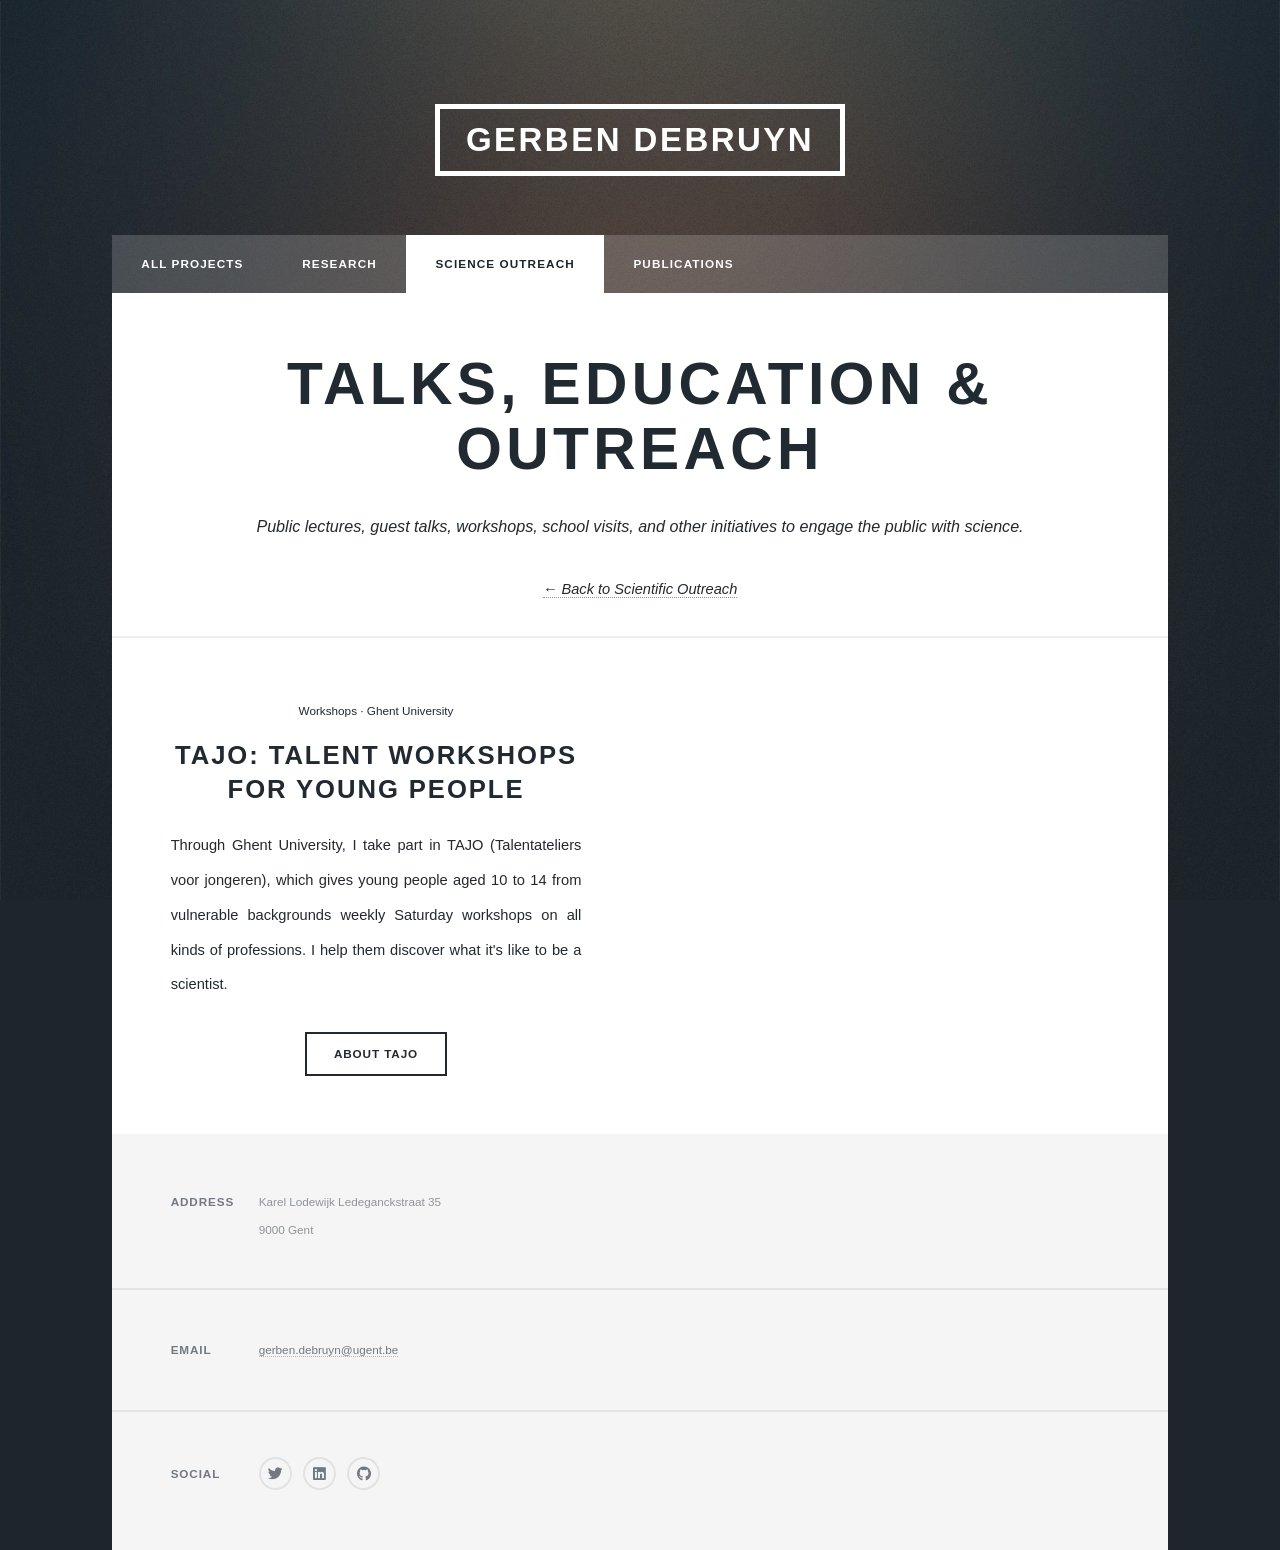
==== education.html @ 39c3fe6f "Split Science Outreach into an overview and category pages The Science Outreach tab now opens an ove" ====
<!DOCTYPE html>
<html>
  <head>
    <title>Talks, Education &amp; Outreach - Gerben Debruyn</title>
    <meta charset="utf-8" />
    <meta
      name="viewport"
      content="width=device-width, initial-scale=1, user-scalable=no"
    />
    <link rel="stylesheet" href="assets/css/main.css" />
    <noscript
      ><link rel="stylesheet" href="assets/css/noscript.css"
    /></noscript>
  </head>
  <body class="is-preload">
    <!-- Wrapper -->
    <div id="wrapper" class="fade-in">
      <!-- Header -->
      <header id="header">
        <a href="index.html" class="logo">Gerben Debruyn</a>
      </header>

      <!-- Nav -->
      <nav id="nav">
      <ul class="links">
							<li><a href="index.html">All projects</a></li>
							<li><a href="research.html">Research</a></li>
							<li class="active"><a href="science_outreach.html">Science Outreach</a></li>
							<li><a href="mypublications.html">Publications</a></li>

						</ul>
      </nav>

      <!-- Main -->
      <div id="main">
        <header class="major">
          <h1>Talks, Education &amp; Outreach</h1>
          <p>
            Public lectures, guest talks, workshops, school visits, and other
            initiatives to engage the public with science.
          </p>
          <p><a href="science_outreach.html">&larr; Back to Scientific Outreach</a></p>
        </header>

        <section class="posts">
          <article>
            <header>
              <span class="date">Workshops · Ghent University</span>
              <h2><a href="https://www.ugent.be/ge/nl/faculteit/organisatie-en-bestuur/raden-en-commissies/commissie-maatschappelijke-outreach/engagement/tajo.htm" target="_blank">TAJO: talent workshops for young people</a></h2>
            </header>
            <p>
              Through Ghent University, I take part in TAJO (Talentateliers voor
              jongeren), which gives young people aged 10 to 14 from vulnerable
              backgrounds weekly Saturday workshops on all kinds of professions.
              I help them discover what it's like to be a scientist.
            </p>
            <ul class="actions special">
              <li><a href="https://www.ugent.be/ge/nl/faculteit/organisatie-en-bestuur/raden-en-commissies/commissie-maatschappelijke-outreach/engagement/tajo.htm" class="button" target="_blank">About TAJO</a></li>
            </ul>
          </article>
        </section>

      </div>

      <!-- Footer -->
      <footer id="footer">
        <section class="split contact">
          <section class="alt">
            <h3>Address</h3>
            <p>
              Karel Lodewijk Ledeganckstraat 35<br />
              9000 Gent
            </p>
          </section>
          <section>
            <h3>Email</h3>
            <p>
              <a href="mailto:gerben.debruyn@ugent.be"
                >gerben.debruyn@ugent.be</a
              >
            </p>
          </section>
          <section>
            <h3>Social</h3>
            <ul class="icons alt">
              <li>
                <a
                  href="https://twitter.com/gerbendebruyn"
                  class="icon brands fa-twitter"
                  ><span class="label">Twitter</span></a
                >
              </li>
              <li>
                <a
                  href="https://www.linkedin.com/in/gerbendebruyn/"
                  class="icon brands fa-linkedin"
                  ><span class="label">LinkedIn</span></a
                >
              </li>
              <li>
                <a
                  href="https://github.com/gerbendebruyn"
                  class="icon brands fa-github"
                  ><span class="label">GitHub</span></a
                >
              </li>
            </ul>
          </section>
        </section>
      </footer>
    </div>

    <!-- Scripts -->
    <script src="assets/js/jquery.min.js"></script>
    <script src="assets/js/jquery.scrollex.min.js"></script>
    <script src="assets/js/jquery.scrolly.min.js"></script>
    <script src="assets/js/browser.min.js"></script>
    <script src="assets/js/breakpoints.min.js"></script>
    <script src="assets/js/util.js"></script>
    <script src="assets/js/main.js"></script>
  </body>
</html>
---- assets/css/main.css ----
@import url(fontawesome-all.min.css);

/*
	Massively by HTML5 UP
	html5up.net | @ajlkn
	Free for personal and commercial use under the CCA 3.0 license (html5up.net/license)
*/

html, body, div, span, applet, object,
iframe, h1, h2, h3, h4, h5, h6, p, blockquote,
pre, a, abbr, acronym, address, big, cite,
code, del, dfn, em, img, ins, kbd, q, s, samp,
small, strike, strong, sub, sup, tt, var, b,
u, i, center, dl, dt, dd, ol, ul, li, fieldset,
form, label, legend, table, caption, tbody,
tfoot, thead, tr, th, td, article, aside,
canvas, details, embed, figure, figcaption,
footer, header, hgroup, menu, nav, output, ruby,
section, summary, time, mark, audio, video {
	margin: 0;
	padding: 0;
	border: 0;
	font-size: 100%;
	font: inherit;
	vertical-align: baseline;}

article, aside, details, figcaption, figure,
footer, header, hgroup, menu, nav, section {
	display: block;}

body {
	line-height: 1;
}

ol, ul {
	list-style: none;
}

blockquote, q {
	quotes: none;
}

	blockquote:before, blockquote:after, q:before, q:after {
		content: '';
		content: none;
	}

table {
	border-collapse: collapse;
	border-spacing: 0;
}

body {
	-webkit-text-size-adjust: none;
}

mark {
	background-color: transparent;
	color: inherit;
}

input::-moz-focus-inner {
	border: 0;
	padding: 0;
}

input, select, textarea {
	-moz-appearance: none;
	-webkit-appearance: none;
	-ms-appearance: none;
	appearance: none;
}

/* Basic */

	@-ms-viewport {
		width: device-width;
	}

	body {
		-ms-overflow-style: scrollbar;
	}

	@media screen and (max-width: 480px) {

		html, body {
			min-width: 320px;
		}

	}

	html {
		box-sizing: border-box;
	}

	*, *:before, *:after {
		box-sizing: inherit;
	}

	body {
		background-color: #1e252d;
	}

		body.is-preload *, body.is-preload *:before, body.is-preload *:after {
			-moz-animation: none !important;
			-webkit-animation: none !important;
			-ms-animation: none !important;
			animation: none !important;
			-moz-transition: none !important;
			-webkit-transition: none !important;
			-ms-transition: none !important;
			transition: none !important;
		}

/* Type */

	html {
		font-size: 16pt;
	}

		@media screen and (max-width: 1680px) {

			html {
				font-size: 12pt;
			}

		}

		@media screen and (max-width: 1280px) {

			html {
				font-size: 11pt;
			}

		}

		@media screen and (max-width: 360px) {

			html {
				font-size: 10pt;
			}

		}

	body {
		color: #212931;
	}

	body, input, select, textarea {
		font-family: Arial, Helvetica, sans-serif;
		font-weight: 300;
		font-size: 1rem;
		line-height: 2.375;
	}

	a {
		-moz-transition: color 0.2s ease-in-out, background-color 0.2s ease-in-out, border-color 0.2s ease-in-out, box-shadow 0.2s ease-in-out;
		-webkit-transition: color 0.2s ease-in-out, background-color 0.2s ease-in-out, border-color 0.2s ease-in-out, box-shadow 0.2s ease-in-out;
		-ms-transition: color 0.2s ease-in-out, background-color 0.2s ease-in-out, border-color 0.2s ease-in-out, box-shadow 0.2s ease-in-out;
		transition: color 0.2s ease-in-out, background-color 0.2s ease-in-out, border-color 0.2s ease-in-out, box-shadow 0.2s ease-in-out;
		border-bottom: dotted 1px;
		text-decoration: none;
	}

		a:hover {
			border-bottom-color: transparent;
		}

	strong, b {
		font-weight: 600;
	}

	em, i {
		font-style: italic;
	}

	p {
		text-align: justify;
		margin: 0 0 2rem 0;
	}

	h1, h2, h3, h4, h5, h6 {
		font-family: Arial, Helvetica, sans-serif;
		font-weight: 900;
		line-height: 1.5;
		letter-spacing: 0.075em;
		text-transform: uppercase;
		margin: 0 0 1rem 0;
	}

		h1 a, h2 a, h3 a, h4 a, h5 a, h6 a {
			border-bottom: 0;
			color: inherit;
			text-decoration: none;
		}

	h1 {
		font-size: 4rem;
		line-height: 1.1;
		margin: 0 0 2rem 0;
	}

	h2 {
		font-size: 1.75rem;
		line-height: 1.3;
		margin: 0 0 1.5rem 0;
	}

	h3 {
		font-size: 1.25rem;
		margin: 0 0 1.5rem 0;
	}

	h4 {
		font-size: 1rem;
	}

	h5 {
		font-size: 0.9rem;
	}

	h6 {
		font-size: 0.8rem;
	}

	sub {
		font-size: 0.8rem;
		position: relative;
		top: 0.5rem;
	}

	sup {
		font-size: 0.8rem;
		position: relative;
		top: -0.5rem;
	}

	blockquote {
		border-left: solid 4px;
		font-style: italic;
		margin: 0 0 2rem 0;
		padding: 0.5rem 0 0.5rem 2rem;
	}

	code {
		border: solid 2px;
		font-family: "Courier New", monospace;
		font-size: 0.9rem;
		margin: 0 0.25rem;
		padding: 0.25rem 0.65rem;
	}

	pre {
		-webkit-overflow-scrolling: touch;
		font-family: "Courier New", monospace;
		font-size: 0.9rem;
		margin: 0 0 2rem 0;
	}

		pre code {
			display: block;
			line-height: 1.75;
			padding: 1rem 1.5rem;
			overflow-x: auto;
		}

	hr {
		border: 0;
		border-bottom: solid 2px;
		margin: 3rem 0;
	}

		hr.major {
			margin: 5rem 0;
		}

	.align-left {
		text-align: left;
	}

	.align-center {
		text-align: center;
	}

	.align-right {
		text-align: right;
	}

	input, select, textarea {
		color: #212931;
	}

	a {
		color: #212931;
		border-bottom-color: rgba(33, 41, 49, 0.5);
	}

		a:hover {
			border-bottom-color: transparent;
			color: #18bfef !important;
		}

	strong, b {
		color: #212931;
	}

	h1, h2, h3, h4, h5, h6 {
		color: #212931;
	}

	blockquote {
		border-left-color: #eeeeee;
	}

	code {
		background: rgba(220, 220, 220, 0.25);
		border-color: #eeeeee;
	}

	hr {
		border-bottom-color: #eeeeee;
	}

/* Row */

	.row {
		display: flex;
		flex-wrap: wrap;
		box-sizing: border-box;
		align-items: stretch;
	}

		.row > * {
			box-sizing: border-box;
		}

		.row.gtr-uniform > * > :last-child {
			margin-bottom: 0;
		}

		.row.aln-left {
			justify-content: flex-start;
		}

		.row.aln-center {
			justify-content: center;
		}

		.row.aln-right {
			justify-content: flex-end;
		}

		.row.aln-top {
			align-items: flex-start;
		}

		.row.aln-middle {
			align-items: center;
		}

		.row.aln-bottom {
			align-items: flex-end;
		}

		.row > .imp {
			order: -1;
		}

		.row > .col-1 {
			width: 8.33333%;
		}

		.row > .off-1 {
			margin-left: 8.33333%;
		}

		.row > .col-2 {
			width: 16.66667%;
		}

		.row > .off-2 {
			margin-left: 16.66667%;
		}

		.row > .col-3 {
			width: 25%;
		}

		.row > .off-3 {
			margin-left: 25%;
		}

		.row > .col-4 {
			width: 33.33333%;
		}

		.row > .off-4 {
			margin-left: 33.33333%;
		}

		.row > .col-5 {
			width: 41.66667%;
		}

		.row > .off-5 {
			margin-left: 41.66667%;
		}

		.row > .col-6 {
			width: 50%;
		}

		.row > .off-6 {
			margin-left: 50%;
		}

		.row > .col-7 {
			width: 58.33333%;
		}

		.row > .off-7 {
			margin-left: 58.33333%;
		}

		.row > .col-8 {
			width: 66.66667%;
		}

		.row > .off-8 {
			margin-left: 66.66667%;
		}

		.row > .col-9 {
			width: 75%;
		}

		.row > .off-9 {
			margin-left: 75%;
		}

		.row > .col-10 {
			width: 83.33333%;
		}

		.row > .off-10 {
			margin-left: 83.33333%;
		}

		.row > .col-11 {
			width: 91.66667%;
		}

		.row > .off-11 {
			margin-left: 91.66667%;
		}

		.row > .col-12 {
			width: 100%;
		}

		.row > .off-12 {
			margin-left: 100%;
		}

		.row.gtr-0 {
			margin-top: 0;
			margin-left: 0rem;
		}

			.row.gtr-0 > * {
				padding: 0 0 0 0rem;
			}

			.row.gtr-0.gtr-uniform {
				margin-top: 0rem;
			}

				.row.gtr-0.gtr-uniform > * {
					padding-top: 0rem;
				}

		.row.gtr-25 {
			margin-top: 0;
			margin-left: -0.375rem;
		}

			.row.gtr-25 > * {
				padding: 0 0 0 0.375rem;
			}

			.row.gtr-25.gtr-uniform {
				margin-top: -0.375rem;
			}

				.row.gtr-25.gtr-uniform > * {
					padding-top: 0.375rem;
				}

		.row.gtr-50 {
			margin-top: 0;
			margin-left: -0.75rem;
		}

			.row.gtr-50 > * {
				padding: 0 0 0 0.75rem;
			}

			.row.gtr-50.gtr-uniform {
				margin-top: -0.75rem;
			}

				.row.gtr-50.gtr-uniform > * {
					padding-top: 0.75rem;
				}

		.row {
			margin-top: 0;
			margin-left: -1.5rem;
		}

			.row > * {
				padding: 0 0 0 1.5rem;
			}

			.row.gtr-uniform {
				margin-top: -1.5rem;
			}

				.row.gtr-uniform > * {
					padding-top: 1.5rem;
				}

		.row.gtr-150 {
			margin-top: 0;
			margin-left: -2.25rem;
		}

			.row.gtr-150 > * {
				padding: 0 0 0 2.25rem;
			}

			.row.gtr-150.gtr-uniform {
				margin-top: -2.25rem;
			}

				.row.gtr-150.gtr-uniform > * {
					padding-top: 2.25rem;
				}

		.row.gtr-200 {
			margin-top: 0;
			margin-left: -3rem;
		}

			.row.gtr-200 > * {
				padding: 0 0 0 3rem;
			}

			.row.gtr-200.gtr-uniform {
				margin-top: -3rem;
			}

				.row.gtr-200.gtr-uniform > * {
					padding-top: 3rem;
				}

		@media screen and (max-width: 1680px) {

			.row {
				display: flex;
				flex-wrap: wrap;
				box-sizing: border-box;
				align-items: stretch;
			}

				.row > * {
					box-sizing: border-box;
				}

				.row.gtr-uniform > * > :last-child {
					margin-bottom: 0;
				}

				.row.aln-left {
					justify-content: flex-start;
				}

				.row.aln-center {
					justify-content: center;
				}

				.row.aln-right {
					justify-content: flex-end;
				}

				.row.aln-top {
					align-items: flex-start;
				}

				.row.aln-middle {
					align-items: center;
				}

				.row.aln-bottom {
					align-items: flex-end;
				}

				.row > .imp-xlarge {
					order: -1;
				}

				.row > .col-1-xlarge {
					width: 8.33333%;
				}

				.row > .off-1-xlarge {
					margin-left: 8.33333%;
				}

				.row > .col-2-xlarge {
					width: 16.66667%;
				}

				.row > .off-2-xlarge {
					margin-left: 16.66667%;
				}

				.row > .col-3-xlarge {
					width: 25%;
				}

				.row > .off-3-xlarge {
					margin-left: 25%;
				}

				.row > .col-4-xlarge {
					width: 33.33333%;
				}

				.row > .off-4-xlarge {
					margin-left: 33.33333%;
				}

				.row > .col-5-xlarge {
					width: 41.66667%;
				}

				.row > .off-5-xlarge {
					margin-left: 41.66667%;
				}

				.row > .col-6-xlarge {
					width: 50%;
				}

				.row > .off-6-xlarge {
					margin-left: 50%;
				}

				.row > .col-7-xlarge {
					width: 58.33333%;
				}

				.row > .off-7-xlarge {
					margin-left: 58.33333%;
				}

				.row > .col-8-xlarge {
					width: 66.66667%;
				}

				.row > .off-8-xlarge {
					margin-left: 66.66667%;
				}

				.row > .col-9-xlarge {
					width: 75%;
				}

				.row > .off-9-xlarge {
					margin-left: 75%;
				}

				.row > .col-10-xlarge {
					width: 83.33333%;
				}

				.row > .off-10-xlarge {
					margin-left: 83.33333%;
				}

				.row > .col-11-xlarge {
					width: 91.66667%;
				}

				.row > .off-11-xlarge {
					margin-left: 91.66667%;
				}

				.row > .col-12-xlarge {
					width: 100%;
				}

				.row > .off-12-xlarge {
					margin-left: 100%;
				}

				.row.gtr-0 {
					margin-top: 0;
					margin-left: 0rem;
				}

					.row.gtr-0 > * {
						padding: 0 0 0 0rem;
					}

					.row.gtr-0.gtr-uniform {
						margin-top: 0rem;
					}

						.row.gtr-0.gtr-uniform > * {
							padding-top: 0rem;
						}

				.row.gtr-25 {
					margin-top: 0;
					margin-left: -0.375rem;
				}

					.row.gtr-25 > * {
						padding: 0 0 0 0.375rem;
					}

					.row.gtr-25.gtr-uniform {
						margin-top: -0.375rem;
					}

						.row.gtr-25.gtr-uniform > * {
							padding-top: 0.375rem;
						}

				.row.gtr-50 {
					margin-top: 0;
					margin-left: -0.75rem;
				}

					.row.gtr-50 > * {
						padding: 0 0 0 0.75rem;
					}

					.row.gtr-50.gtr-uniform {
						margin-top: -0.75rem;
					}

						.row.gtr-50.gtr-uniform > * {
							padding-top: 0.75rem;
						}

				.row {
					margin-top: 0;
					margin-left: -1.5rem;
				}

					.row > * {
						padding: 0 0 0 1.5rem;
					}

					.row.gtr-uniform {
						margin-top: -1.5rem;
					}

						.row.gtr-uniform > * {
							padding-top: 1.5rem;
						}

				.row.gtr-150 {
					margin-top: 0;
					margin-left: -2.25rem;
				}

					.row.gtr-150 > * {
						padding: 0 0 0 2.25rem;
					}

					.row.gtr-150.gtr-uniform {
						margin-top: -2.25rem;
					}

						.row.gtr-150.gtr-uniform > * {
							padding-top: 2.25rem;
						}

				.row.gtr-200 {
					margin-top: 0;
					margin-left: -3rem;
				}

					.row.gtr-200 > * {
						padding: 0 0 0 3rem;
					}

					.row.gtr-200.gtr-uniform {
						margin-top: -3rem;
					}

						.row.gtr-200.gtr-uniform > * {
							padding-top: 3rem;
						}

		}

		@media screen and (max-width: 1280px) {

			.row {
				display: flex;
				flex-wrap: wrap;
				box-sizing: border-box;
				align-items: stretch;
			}

				.row > * {
					box-sizing: border-box;
				}

				.row.gtr-uniform > * > :last-child {
					margin-bottom: 0;
				}

				.row.aln-left {
					justify-content: flex-start;
				}

				.row.aln-center {
					justify-content: center;
				}

				.row.aln-right {
					justify-content: flex-end;
				}

				.row.aln-top {
					align-items: flex-start;
				}

				.row.aln-middle {
					align-items: center;
				}

				.row.aln-bottom {
					align-items: flex-end;
				}

				.row > .imp-large {
					order: -1;
				}

				.row > .col-1-large {
					width: 8.33333%;
				}

				.row > .off-1-large {
					margin-left: 8.33333%;
				}

				.row > .col-2-large {
					width: 16.66667%;
				}

				.row > .off-2-large {
					margin-left: 16.66667%;
				}

				.row > .col-3-large {
					width: 25%;
				}

				.row > .off-3-large {
					margin-left: 25%;
				}

				.row > .col-4-large {
					width: 33.33333%;
				}

				.row > .off-4-large {
					margin-left: 33.33333%;
				}

				.row > .col-5-large {
					width: 41.66667%;
				}

				.row > .off-5-large {
					margin-left: 41.66667%;
				}

				.row > .col-6-large {
					width: 50%;
				}

				.row > .off-6-large {
					margin-left: 50%;
				}

				.row > .col-7-large {
					width: 58.33333%;
				}

				.row > .off-7-large {
					margin-left: 58.33333%;
				}

				.row > .col-8-large {
					width: 66.66667%;
				}

				.row > .off-8-large {
					margin-left: 66.66667%;
				}

				.row > .col-9-large {
					width: 75%;
				}

				.row > .off-9-large {
					margin-left: 75%;
				}

				.row > .col-10-large {
					width: 83.33333%;
				}

				.row > .off-10-large {
					margin-left: 83.33333%;
				}

				.row > .col-11-large {
					width: 91.66667%;
				}

				.row > .off-11-large {
					margin-left: 91.66667%;
				}

				.row > .col-12-large {
					width: 100%;
				}

				.row > .off-12-large {
					margin-left: 100%;
				}

				.row.gtr-0 {
					margin-top: 0;
					margin-left: 0rem;
				}

					.row.gtr-0 > * {
						padding: 0 0 0 0rem;
					}

					.row.gtr-0.gtr-uniform {
						margin-top: 0rem;
					}

						.row.gtr-0.gtr-uniform > * {
							padding-top: 0rem;
						}

				.row.gtr-25 {
					margin-top: 0;
					margin-left: -0.375rem;
				}

					.row.gtr-25 > * {
						padding: 0 0 0 0.375rem;
					}

					.row.gtr-25.gtr-uniform {
						margin-top: -0.375rem;
					}

						.row.gtr-25.gtr-uniform > * {
							padding-top: 0.375rem;
						}

				.row.gtr-50 {
					margin-top: 0;
					margin-left: -0.75rem;
				}

					.row.gtr-50 > * {
						padding: 0 0 0 0.75rem;
					}

					.row.gtr-50.gtr-uniform {
						margin-top: -0.75rem;
					}

						.row.gtr-50.gtr-uniform > * {
							padding-top: 0.75rem;
						}

				.row {
					margin-top: 0;
					margin-left: -1.5rem;
				}

					.row > * {
						padding: 0 0 0 1.5rem;
					}

					.row.gtr-uniform {
						margin-top: -1.5rem;
					}

						.row.gtr-uniform > * {
							padding-top: 1.5rem;
						}

				.row.gtr-150 {
					margin-top: 0;
					margin-left: -2.25rem;
				}

					.row.gtr-150 > * {
						padding: 0 0 0 2.25rem;
					}

					.row.gtr-150.gtr-uniform {
						margin-top: -2.25rem;
					}

						.row.gtr-150.gtr-uniform > * {
							padding-top: 2.25rem;
						}

				.row.gtr-200 {
					margin-top: 0;
					margin-left: -3rem;
				}

					.row.gtr-200 > * {
						padding: 0 0 0 3rem;
					}

					.row.gtr-200.gtr-uniform {
						margin-top: -3rem;
					}

						.row.gtr-200.gtr-uniform > * {
							padding-top: 3rem;
						}

		}

		@media screen and (max-width: 980px) {

			.row {
				display: flex;
				flex-wrap: wrap;
				box-sizing: border-box;
				align-items: stretch;
			}

				.row > * {
					box-sizing: border-box;
				}

				.row.gtr-uniform > * > :last-child {
					margin-bottom: 0;
				}

				.row.aln-left {
					justify-content: flex-start;
				}

				.row.aln-center {
					justify-content: center;
				}

				.row.aln-right {
					justify-content: flex-end;
				}

				.row.aln-top {
					align-items: flex-start;
				}

				.row.aln-middle {
					align-items: center;
				}

				.row.aln-bottom {
					align-items: flex-end;
				}

				.row > .imp-medium {
					order: -1;
				}

				.row > .col-1-medium {
					width: 8.33333%;
				}

				.row > .off-1-medium {
					margin-left: 8.33333%;
				}

				.row > .col-2-medium {
					width: 16.66667%;
				}

				.row > .off-2-medium {
					margin-left: 16.66667%;
				}

				.row > .col-3-medium {
					width: 25%;
				}

				.row > .off-3-medium {
					margin-left: 25%;
				}

				.row > .col-4-medium {
					width: 33.33333%;
				}

				.row > .off-4-medium {
					margin-left: 33.33333%;
				}

				.row > .col-5-medium {
					width: 41.66667%;
				}

				.row > .off-5-medium {
					margin-left: 41.66667%;
				}

				.row > .col-6-medium {
					width: 50%;
				}

				.row > .off-6-medium {
					margin-left: 50%;
				}

				.row > .col-7-medium {
					width: 58.33333%;
				}

				.row > .off-7-medium {
					margin-left: 58.33333%;
				}

				.row > .col-8-medium {
					width: 66.66667%;
				}

				.row > .off-8-medium {
					margin-left: 66.66667%;
				}

				.row > .col-9-medium {
					width: 75%;
				}

				.row > .off-9-medium {
					margin-left: 75%;
				}

				.row > .col-10-medium {
					width: 83.33333%;
				}

				.row > .off-10-medium {
					margin-left: 83.33333%;
				}

				.row > .col-11-medium {
					width: 91.66667%;
				}

				.row > .off-11-medium {
					margin-left: 91.66667%;
				}

				.row > .col-12-medium {
					width: 100%;
				}

				.row > .off-12-medium {
					margin-left: 100%;
				}

				.row.gtr-0 {
					margin-top: 0;
					margin-left: 0rem;
				}

					.row.gtr-0 > * {
						padding: 0 0 0 0rem;
					}

					.row.gtr-0.gtr-uniform {
						margin-top: 0rem;
					}

						.row.gtr-0.gtr-uniform > * {
							padding-top: 0rem;
						}

				.row.gtr-25 {
					margin-top: 0;
					margin-left: -0.375rem;
				}

					.row.gtr-25 > * {
						padding: 0 0 0 0.375rem;
					}

					.row.gtr-25.gtr-uniform {
						margin-top: -0.375rem;
					}

						.row.gtr-25.gtr-uniform > * {
							padding-top: 0.375rem;
						}

				.row.gtr-50 {
					margin-top: 0;
					margin-left: -0.75rem;
				}

					.row.gtr-50 > * {
						padding: 0 0 0 0.75rem;
					}

					.row.gtr-50.gtr-uniform {
						margin-top: -0.75rem;
					}

						.row.gtr-50.gtr-uniform > * {
							padding-top: 0.75rem;
						}

				.row {
					margin-top: 0;
					margin-left: -1.5rem;
				}

					.row > * {
						padding: 0 0 0 1.5rem;
					}

					.row.gtr-uniform {
						margin-top: -1.5rem;
					}

						.row.gtr-uniform > * {
							padding-top: 1.5rem;
						}

				.row.gtr-150 {
					margin-top: 0;
					margin-left: -2.25rem;
				}

					.row.gtr-150 > * {
						padding: 0 0 0 2.25rem;
					}

					.row.gtr-150.gtr-uniform {
						margin-top: -2.25rem;
					}

						.row.gtr-150.gtr-uniform > * {
							padding-top: 2.25rem;
						}

				.row.gtr-200 {
					margin-top: 0;
					margin-left: -3rem;
				}

					.row.gtr-200 > * {
						padding: 0 0 0 3rem;
					}

					.row.gtr-200.gtr-uniform {
						margin-top: -3rem;
					}

						.row.gtr-200.gtr-uniform > * {
							padding-top: 3rem;
						}

		}

		@media screen and (max-width: 736px) {

			.row {
				display: flex;
				flex-wrap: wrap;
				box-sizing: border-box;
				align-items: stretch;
			}

				.row > * {
					box-sizing: border-box;
				}

				.row.gtr-uniform > * > :last-child {
					margin-bottom: 0;
				}

				.row.aln-left {
					justify-content: flex-start;
				}

				.row.aln-center {
					justify-content: center;
				}

				.row.aln-right {
					justify-content: flex-end;
				}

				.row.aln-top {
					align-items: flex-start;
				}

				.row.aln-middle {
					align-items: center;
				}

				.row.aln-bottom {
					align-items: flex-end;
				}

				.row > .imp-small {
					order: -1;
				}

				.row > .col-1-small {
					width: 8.33333%;
				}

				.row > .off-1-small {
					margin-left: 8.33333%;
				}

				.row > .col-2-small {
					width: 16.66667%;
				}

				.row > .off-2-small {
					margin-left: 16.66667%;
				}

				.row > .col-3-small {
					width: 25%;
				}

				.row > .off-3-small {
					margin-left: 25%;
				}

				.row > .col-4-small {
					width: 33.33333%;
				}

				.row > .off-4-small {
					margin-left: 33.33333%;
				}

				.row > .col-5-small {
					width: 41.66667%;
				}

				.row > .off-5-small {
					margin-left: 41.66667%;
				}

				.row > .col-6-small {
					width: 50%;
				}

				.row > .off-6-small {
					margin-left: 50%;
				}

				.row > .col-7-small {
					width: 58.33333%;
				}

				.row > .off-7-small {
					margin-left: 58.33333%;
				}

				.row > .col-8-small {
					width: 66.66667%;
				}

				.row > .off-8-small {
					margin-left: 66.66667%;
				}

				.row > .col-9-small {
					width: 75%;
				}

				.row > .off-9-small {
					margin-left: 75%;
				}

				.row > .col-10-small {
					width: 83.33333%;
				}

				.row > .off-10-small {
					margin-left: 83.33333%;
				}

				.row > .col-11-small {
					width: 91.66667%;
				}

				.row > .off-11-small {
					margin-left: 91.66667%;
				}

				.row > .col-12-small {
					width: 100%;
				}

				.row > .off-12-small {
					margin-left: 100%;
				}

				.row.gtr-0 {
					margin-top: 0;
					margin-left: 0rem;
				}

					.row.gtr-0 > * {
						padding: 0 0 0 0rem;
					}

					.row.gtr-0.gtr-uniform {
						margin-top: 0rem;
					}

						.row.gtr-0.gtr-uniform > * {
							padding-top: 0rem;
						}

				.row.gtr-25 {
					margin-top: 0;
					margin-left: -0.375rem;
				}

					.row.gtr-25 > * {
						padding: 0 0 0 0.375rem;
					}

					.row.gtr-25.gtr-uniform {
						margin-top: -0.375rem;
					}

						.row.gtr-25.gtr-uniform > * {
							padding-top: 0.375rem;
						}

				.row.gtr-50 {
					margin-top: 0;
					margin-left: -0.75rem;
				}

					.row.gtr-50 > * {
						padding: 0 0 0 0.75rem;
					}

					.row.gtr-50.gtr-uniform {
						margin-top: -0.75rem;
					}

						.row.gtr-50.gtr-uniform > * {
							padding-top: 0.75rem;
						}

				.row {
					margin-top: 0;
					margin-left: -1.5rem;
				}

					.row > * {
						padding: 0 0 0 1.5rem;
					}

					.row.gtr-uniform {
						margin-top: -1.5rem;
					}

						.row.gtr-uniform > * {
							padding-top: 1.5rem;
						}

				.row.gtr-150 {
					margin-top: 0;
					margin-left: -2.25rem;
				}

					.row.gtr-150 > * {
						padding: 0 0 0 2.25rem;
					}

					.row.gtr-150.gtr-uniform {
						margin-top: -2.25rem;
					}

						.row.gtr-150.gtr-uniform > * {
							padding-top: 2.25rem;
						}

				.row.gtr-200 {
					margin-top: 0;
					margin-left: -3rem;
				}

					.row.gtr-200 > * {
						padding: 0 0 0 3rem;
					}

					.row.gtr-200.gtr-uniform {
						margin-top: -3rem;
					}

						.row.gtr-200.gtr-uniform > * {
							padding-top: 3rem;
						}

		}

		@media screen and (max-width: 480px) {

			.row {
				display: flex;
				flex-wrap: wrap;
				box-sizing: border-box;
				align-items: stretch;
			}

				.row > * {
					box-sizing: border-box;
				}

				.row.gtr-uniform > * > :last-child {
					margin-bottom: 0;
				}

				.row.aln-left {
					justify-content: flex-start;
				}

				.row.aln-center {
					justify-content: center;
				}

				.row.aln-right {
					justify-content: flex-end;
				}

				.row.aln-top {
					align-items: flex-start;
				}

				.row.aln-middle {
					align-items: center;
				}

				.row.aln-bottom {
					align-items: flex-end;
				}

				.row > .imp-xsmall {
					order: -1;
				}

				.row > .col-1-xsmall {
					width: 8.33333%;
				}

				.row > .off-1-xsmall {
					margin-left: 8.33333%;
				}

				.row > .col-2-xsmall {
					width: 16.66667%;
				}

				.row > .off-2-xsmall {
					margin-left: 16.66667%;
				}

				.row > .col-3-xsmall {
					width: 25%;
				}

				.row > .off-3-xsmall {
					margin-left: 25%;
				}

				.row > .col-4-xsmall {
					width: 33.33333%;
				}

				.row > .off-4-xsmall {
					margin-left: 33.33333%;
				}

				.row > .col-5-xsmall {
					width: 41.66667%;
				}

				.row > .off-5-xsmall {
					margin-left: 41.66667%;
				}

				.row > .col-6-xsmall {
					width: 50%;
				}

				.row > .off-6-xsmall {
					margin-left: 50%;
				}

				.row > .col-7-xsmall {
					width: 58.33333%;
				}

				.row > .off-7-xsmall {
					margin-left: 58.33333%;
				}

				.row > .col-8-xsmall {
					width: 66.66667%;
				}

				.row > .off-8-xsmall {
					margin-left: 66.66667%;
				}

				.row > .col-9-xsmall {
					width: 75%;
				}

				.row > .off-9-xsmall {
					margin-left: 75%;
				}

				.row > .col-10-xsmall {
					width: 83.33333%;
				}

				.row > .off-10-xsmall {
					margin-left: 83.33333%;
				}

				.row > .col-11-xsmall {
					width: 91.66667%;
				}

				.row > .off-11-xsmall {
					margin-left: 91.66667%;
				}

				.row > .col-12-xsmall {
					width: 100%;
				}

				.row > .off-12-xsmall {
					margin-left: 100%;
				}

				.row.gtr-0 {
					margin-top: 0;
					margin-left: 0rem;
				}

					.row.gtr-0 > * {
						padding: 0 0 0 0rem;
					}

					.row.gtr-0.gtr-uniform {
						margin-top: 0rem;
					}

						.row.gtr-0.gtr-uniform > * {
							padding-top: 0rem;
						}

				.row.gtr-25 {
					margin-top: 0;
					margin-left: -0.375rem;
				}

					.row.gtr-25 > * {
						padding: 0 0 0 0.375rem;
					}

					.row.gtr-25.gtr-uniform {
						margin-top: -0.375rem;
					}

						.row.gtr-25.gtr-uniform > * {
							padding-top: 0.375rem;
						}

				.row.gtr-50 {
					margin-top: 0;
					margin-left: -0.75rem;
				}

					.row.gtr-50 > * {
						padding: 0 0 0 0.75rem;
					}

					.row.gtr-50.gtr-uniform {
						margin-top: -0.75rem;
					}

						.row.gtr-50.gtr-uniform > * {
							padding-top: 0.75rem;
						}

				.row {
					margin-top: 0;
					margin-left: -1.5rem;
				}

					.row > * {
						padding: 0 0 0 1.5rem;
					}

					.row.gtr-uniform {
						margin-top: -1.5rem;
					}

						.row.gtr-uniform > * {
							padding-top: 1.5rem;
						}

				.row.gtr-150 {
					margin-top: 0;
					margin-left: -2.25rem;
				}

					.row.gtr-150 > * {
						padding: 0 0 0 2.25rem;
					}

					.row.gtr-150.gtr-uniform {
						margin-top: -2.25rem;
					}

						.row.gtr-150.gtr-uniform > * {
							padding-top: 2.25rem;
						}

				.row.gtr-200 {
					margin-top: 0;
					margin-left: -3rem;
				}

					.row.gtr-200 > * {
						padding: 0 0 0 3rem;
					}

					.row.gtr-200.gtr-uniform {
						margin-top: -3rem;
					}

						.row.gtr-200.gtr-uniform > * {
							padding-top: 3rem;
						}

		}

		@media screen and (max-width: 360px) {

			.row {
				display: flex;
				flex-wrap: wrap;
				box-sizing: border-box;
				align-items: stretch;
			}

				.row > * {
					box-sizing: border-box;
				}

				.row.gtr-uniform > * > :last-child {
					margin-bottom: 0;
				}

				.row.aln-left {
					justify-content: flex-start;
				}

				.row.aln-center {
					justify-content: center;
				}

				.row.aln-right {
					justify-content: flex-end;
				}

				.row.aln-top {
					align-items: flex-start;
				}

				.row.aln-middle {
					align-items: center;
				}

				.row.aln-bottom {
					align-items: flex-end;
				}

				.row > .imp-xxsmall {
					order: -1;
				}

				.row > .col-1-xxsmall {
					width: 8.33333%;
				}

				.row > .off-1-xxsmall {
					margin-left: 8.33333%;
				}

				.row > .col-2-xxsmall {
					width: 16.66667%;
				}

				.row > .off-2-xxsmall {
					margin-left: 16.66667%;
				}

				.row > .col-3-xxsmall {
					width: 25%;
				}

				.row > .off-3-xxsmall {
					margin-left: 25%;
				}

				.row > .col-4-xxsmall {
					width: 33.33333%;
				}

				.row > .off-4-xxsmall {
					margin-left: 33.33333%;
				}

				.row > .col-5-xxsmall {
					width: 41.66667%;
				}

				.row > .off-5-xxsmall {
					margin-left: 41.66667%;
				}

				.row > .col-6-xxsmall {
					width: 50%;
				}

				.row > .off-6-xxsmall {
					margin-left: 50%;
				}

				.row > .col-7-xxsmall {
					width: 58.33333%;
				}

				.row > .off-7-xxsmall {
					margin-left: 58.33333%;
				}

				.row > .col-8-xxsmall {
					width: 66.66667%;
				}

				.row > .off-8-xxsmall {
					margin-left: 66.66667%;
				}

				.row > .col-9-xxsmall {
					width: 75%;
				}

				.row > .off-9-xxsmall {
					margin-left: 75%;
				}

				.row > .col-10-xxsmall {
					width: 83.33333%;
				}

				.row > .off-10-xxsmall {
					margin-left: 83.33333%;
				}

				.row > .col-11-xxsmall {
					width: 91.66667%;
				}

				.row > .off-11-xxsmall {
					margin-left: 91.66667%;
				}

				.row > .col-12-xxsmall {
					width: 100%;
				}

				.row > .off-12-xxsmall {
					margin-left: 100%;
				}

				.row.gtr-0 {
					margin-top: 0;
					margin-left: 0rem;
				}

					.row.gtr-0 > * {
						padding: 0 0 0 0rem;
					}

					.row.gtr-0.gtr-uniform {
						margin-top: 0rem;
					}

						.row.gtr-0.gtr-uniform > * {
							padding-top: 0rem;
						}

				.row.gtr-25 {
					margin-top: 0;
					margin-left: -0.375rem;
				}

					.row.gtr-25 > * {
						padding: 0 0 0 0.375rem;
					}

					.row.gtr-25.gtr-uniform {
						margin-top: -0.375rem;
					}

						.row.gtr-25.gtr-uniform > * {
							padding-top: 0.375rem;
						}

				.row.gtr-50 {
					margin-top: 0;
					margin-left: -0.75rem;
				}

					.row.gtr-50 > * {
						padding: 0 0 0 0.75rem;
					}

					.row.gtr-50.gtr-uniform {
						margin-top: -0.75rem;
					}

						.row.gtr-50.gtr-uniform > * {
							padding-top: 0.75rem;
						}

				.row {
					margin-top: 0;
					margin-left: -1.5rem;
				}

					.row > * {
						padding: 0 0 0 1.5rem;
					}

					.row.gtr-uniform {
						margin-top: -1.5rem;
					}

						.row.gtr-uniform > * {
							padding-top: 1.5rem;
						}

				.row.gtr-150 {
					margin-top: 0;
					margin-left: -2.25rem;
				}

					.row.gtr-150 > * {
						padding: 0 0 0 2.25rem;
					}

					.row.gtr-150.gtr-uniform {
						margin-top: -2.25rem;
					}

						.row.gtr-150.gtr-uniform > * {
							padding-top: 2.25rem;
						}

				.row.gtr-200 {
					margin-top: 0;
					margin-left: -3rem;
				}

					.row.gtr-200 > * {
						padding: 0 0 0 3rem;
					}

					.row.gtr-200.gtr-uniform {
						margin-top: -3rem;
					}

						.row.gtr-200.gtr-uniform > * {
							padding-top: 3rem;
						}

		}

/* Box */

	.box {
		border: solid 2px;
		margin-bottom: 2rem;
		padding: 1.5rem;
	}

		.box > :last-child,
		.box > :last-child > :last-child,
		.box > :last-child > :last-child > :last-child {
			margin-bottom: 0;
		}

		.box.alt {
			border: 0;
			border-radius: 0;
			padding: 0;
		}

	.box {
		border-color: #eeeeee;
	}

/* Button */

	input[type="submit"],
	input[type="reset"],
	input[type="button"],
	button,
	.button {
		-moz-appearance: none;
		-webkit-appearance: none;
		-ms-appearance: none;
		appearance: none;
		-moz-transition: background-color 0.2s ease-in-out, box-shadow 0.2s ease-in-out, color 0.2s ease-in-out;
		-webkit-transition: background-color 0.2s ease-in-out, box-shadow 0.2s ease-in-out, color 0.2s ease-in-out;
		-ms-transition: background-color 0.2s ease-in-out, box-shadow 0.2s ease-in-out, color 0.2s ease-in-out;
		transition: background-color 0.2s ease-in-out, box-shadow 0.2s ease-in-out, color 0.2s ease-in-out;
		border: 0;
		border-radius: 0;
		cursor: pointer;
		display: inline-block;
		font-family: Arial, Helvetica, sans-serif;
		font-size: 0.8rem;
		font-weight: 900;
		letter-spacing: 0.075em;
		height: 3rem;
		line-height: 3rem;
		padding: 0 2rem;
		text-align: center;
		text-decoration: none;
		text-transform: uppercase;
		white-space: nowrap;
	}

		input[type="submit"].icon:before,
		input[type="reset"].icon:before,
		input[type="button"].icon:before,
		button.icon:before,
		.button.icon:before {
			margin-right: 0.5rem;
		}

		input[type="submit"].icon.solo,
		input[type="reset"].icon.solo,
		input[type="button"].icon.solo,
		button.icon.solo,
		.button.icon.solo {
			position: relative;
			width: 4rem;
			height: 4rem;
			line-height: 4rem;
			border-radius: 4rem;
			text-indent: 4rem;
			overflow: hidden;
			padding: 0;
			white-space: nowrap;
		}

			input[type="submit"].icon.solo:before,
			input[type="reset"].icon.solo:before,
			input[type="button"].icon.solo:before,
			button.icon.solo:before,
			.button.icon.solo:before {
				position: absolute;
				display: block;
				top: 0;
				left: 0;
				width: inherit;
				height: inherit;
				line-height: inherit;
				font-size: 1.25rem;
				margin-right: 0;
				text-align: center;
				text-indent: 0;
			}

		input[type="submit"].fit,
		input[type="reset"].fit,
		input[type="button"].fit,
		button.fit,
		.button.fit {
			width: 100%;
		}

		input[type="submit"].small,
		input[type="reset"].small,
		input[type="button"].small,
		button.small,
		.button.small {
			font-size: 0.7rem;
			height: 2.5rem;
			line-height: 2.5rem;
			padding: 0 1.5rem;
		}

		input[type="submit"].large,
		input[type="reset"].large,
		input[type="button"].large,
		button.large,
		.button.large {
			font-size: 0.9rem;
			height: 3.5rem;
			line-height: 3.5rem;
			padding: 0 2.75rem;
		}

		@media screen and (max-width: 980px) {

			input[type="submit"],
			input[type="reset"],
			input[type="button"],
			button,
			.button {
				font-size: 0.9rem;
				height: 3.25rem;
				line-height: 3.25rem;
			}

				input[type="submit"].large,
				input[type="reset"].large,
				input[type="button"].large,
				button.large,
				.button.large {
					font-size: 1rem;
					height: 3.75rem;
					line-height: 3.75rem;
				}

		}

		input[type="submit"].disabled, input[type="submit"]:disabled,
		input[type="reset"].disabled,
		input[type="reset"]:disabled,
		input[type="button"].disabled,
		input[type="button"]:disabled,
		button.disabled,
		button:disabled,
		.button.disabled,
		.button:disabled {
			pointer-events: none;
			opacity: 0.25;
		}

	input[type="submit"],
	input[type="reset"],
	input[type="button"],
	button,
	.button {
		background-color: transparent;
		box-shadow: inset 0 0 0 2px #212931;
		color: #212931 !important;
	}

		input[type="submit"]:hover,
		input[type="reset"]:hover,
		input[type="button"]:hover,
		button:hover,
		.button:hover {
			box-shadow: inset 0 0 0 2px #18bfef;
			color: #18bfef !important;
		}

		input[type="submit"].primary,
		input[type="reset"].primary,
		input[type="button"].primary,
		button.primary,
		.button.primary {
			background-color: #212931;
			box-shadow: none;
			color: #ffffff !important;
		}

			input[type="submit"].primary:hover,
			input[type="reset"].primary:hover,
			input[type="button"].primary:hover,
			button.primary:hover,
			.button.primary:hover {
				background-color: #18bfef;
			}

/* Form */

	form {
		margin: 0 0 2rem 0;
	}

		form > :last-child {
			margin-bottom: 0;
		}

		form > .fields {
			display: -moz-flex;
			display: -webkit-flex;
			display: -ms-flex;
			display: flex;
			-moz-flex-wrap: wrap;
			-webkit-flex-wrap: wrap;
			-ms-flex-wrap: wrap;
			flex-wrap: wrap;
			width: calc(100% + 3rem);
			margin: -1.5rem 0 2rem -1.5rem;
		}

			form > .fields > .field {
				-moz-flex-grow: 0;
				-webkit-flex-grow: 0;
				-ms-flex-grow: 0;
				flex-grow: 0;
				-moz-flex-shrink: 0;
				-webkit-flex-shrink: 0;
				-ms-flex-shrink: 0;
				flex-shrink: 0;
				padding: 1.5rem 0 0 1.5rem;
				width: calc(100% - 1.5rem);
			}

				form > .fields > .field.half {
					width: calc(50% - 0.75rem);
				}

				form > .fields > .field.third {
					width: calc(100%/3 - 0.5rem);
				}

				form > .fields > .field.quarter {
					width: calc(25% - 0.375rem);
				}

		@media screen and (max-width: 480px) {

			form > .fields {
				width: calc(100% + 3rem);
				margin: -1.5rem 0 2rem -1.5rem;
			}

				form > .fields > .field {
					padding: 1.5rem 0 0 1.5rem;
					width: calc(100% - 1.5rem);
				}

					form > .fields > .field.half {
						width: calc(100% - 1.5rem);
					}

					form > .fields > .field.third {
						width: calc(100% - 1.5rem);
					}

					form > .fields > .field.quarter {
						width: calc(100% - 1.5rem);
					}

		}

	label {
		display: block;
		font-family: Arial, Helvetica, sans-serif;
		font-weight: 900;
		line-height: 1.5;
		letter-spacing: 0.075em;
		font-size: 0.8rem;
		text-transform: uppercase;
		margin: 0 0 0.75rem 0;
	}

		@media screen and (max-width: 980px) {

			label {
				font-size: 0.9rem;
			}

		}

	input[type="text"],
	input[type="password"],
	input[type="email"],
	select,
	textarea {
		-moz-appearance: none;
		-webkit-appearance: none;
		-ms-appearance: none;
		appearance: none;
		background: transparent;
		border-radius: 0;
		border: solid 2px;
		color: inherit;
		display: block;
		outline: 0;
		padding: 0 1rem;
		text-decoration: none;
		width: 100%;
	}

		input[type="text"]:invalid,
		input[type="password"]:invalid,
		input[type="email"]:invalid,
		select:invalid,
		textarea:invalid {
			box-shadow: none;
		}

	select {
		background-size: 1.25rem;
		background-repeat: no-repeat;
		background-position: calc(100% - 1rem) center;
		height: 3rem;
		padding-right: 3rem;
		text-overflow: ellipsis;
	}

		select:focus::-ms-value {
			background-color: transparent;
		}

		select::-ms-expand {
			display: none;
		}

	input[type="text"],
	input[type="password"],
	input[type="email"],
	select {
		height: 3rem;
	}

	textarea {
		padding: 0.75rem 1rem;
	}

	input[type="checkbox"],
	input[type="radio"] {
		-moz-appearance: none;
		-webkit-appearance: none;
		-ms-appearance: none;
		appearance: none;
		display: block;
		float: left;
		margin-right: -2rem;
		opacity: 0;
		width: 1rem;
		z-index: -1;
	}

		input[type="checkbox"] + label,
		input[type="radio"] + label {
			text-decoration: none;
			cursor: pointer;
			display: inline-block;
			font-size: 1rem;
			letter-spacing: 0;
			font-family: Arial, Helvetica, sans-serif;
			text-transform: none;
			font-weight: 300;
			padding-left: 2.8rem;
			padding-right: 1rem;
			position: relative;
		}

			input[type="checkbox"] + label:before,
			input[type="radio"] + label:before {
				-moz-osx-font-smoothing: grayscale;
				-webkit-font-smoothing: antialiased;
				display: inline-block;
				font-style: normal;
				font-variant: normal;
				text-rendering: auto;
				line-height: 1;
				text-transform: none !important;
				font-family: 'Font Awesome 5 Free';
				font-weight: 900;
			}

			input[type="checkbox"] + label:before,
			input[type="radio"] + label:before {
				border-radius: 0;
				border: solid 2px;
				content: '';
				display: inline-block;
				font-size: 0.8rem;
				height: 1.8rem;
				left: 0;
				line-height: 1.65rem;
				position: absolute;
				text-align: center;
				top: -0.125rem;
				width: 1.8rem;
			}

		input[type="checkbox"]:checked + label:before,
		input[type="radio"]:checked + label:before {
			content: '\f00c';
		}

	input[type="checkbox"] + label:before {
		border-radius: 0;
	}

	input[type="radio"] + label:before {
		border-radius: 100%;
	}

	::-webkit-input-placeholder {
		opacity: 1.0;
	}

	:-moz-placeholder {
		opacity: 1.0;
	}

	::-moz-placeholder {
		opacity: 1.0;
	}

	:-ms-input-placeholder {
		opacity: 1.0;
	}

	label {
		color: #212931;
	}

	input[type="text"],
	input[type="password"],
	input[type="email"],
	select,
	textarea {
		border-color: #eeeeee;
	}

		input[type="text"]:focus,
		input[type="password"]:focus,
		input[type="email"]:focus,
		select:focus,
		textarea:focus {
			border-color: #18bfef;
		}

	select {
		background-image: url("data:image/svg+xml;charset=utf8,%3Csvg xmlns='http://www.w3.org/2000/svg' width='40' height='40' preserveAspectRatio='none' viewBox='0 0 40 40'%3E%3Cpath d='M9.4,12.3l10.4,10.4l10.4-10.4c0.2-0.2,0.5-0.4,0.9-0.4c0.3,0,0.6,0.1,0.9,0.4l3.3,3.3c0.2,0.2,0.4,0.5,0.4,0.9 c0,0.4-0.1,0.6-0.4,0.9L20.7,31.9c-0.2,0.2-0.5,0.4-0.9,0.4c-0.3,0-0.6-0.1-0.9-0.4L4.3,17.3c-0.2-0.2-0.4-0.5-0.4-0.9 c0-0.4,0.1-0.6,0.4-0.9l3.3-3.3c0.2-0.2,0.5-0.4,0.9-0.4S9.1,12.1,9.4,12.3z' fill='%23eeeeee' /%3E%3C/svg%3E");
	}

		select option {
			background-color: #ffffff;
			color: #212931;
		}

	.select-wrapper:before {
		color: #eeeeee;
	}

	input[type="checkbox"] + label,
	input[type="radio"] + label {
		color: #212931;
	}

		input[type="checkbox"] + label:before,
		input[type="radio"] + label:before {
			border-color: #eeeeee;
		}

	input[type="checkbox"]:checked + label:before,
	input[type="radio"]:checked + label:before {
		background-color: #212931;
		border-color: #212931;
		color: #ffffff;
	}

	input[type="checkbox"]:focus + label:before,
	input[type="radio"]:focus + label:before {
		border-color: #18bfef;
	}

	::-webkit-input-placeholder {
		color: #909498 !important;
	}

	:-moz-placeholder {
		color: #909498 !important;
	}

	::-moz-placeholder {
		color: #909498 !important;
	}

	:-ms-input-placeholder {
		color: #909498 !important;
	}

	.formerize-placeholder {
		color: #909498 !important;
	}

/* Icon */

	.icon {
		text-decoration: none;
		border-bottom: none;
		position: relative;
	}

		.icon:before {
			-moz-osx-font-smoothing: grayscale;
			-webkit-font-smoothing: antialiased;
			display: inline-block;
			font-style: normal;
			font-variant: normal;
			text-rendering: auto;
			line-height: 1;
			text-transform: none !important;
			font-family: 'Font Awesome 5 Free';
			font-weight: 400;
		}

		.icon > .label {
			display: none;
		}

		.icon:before {
			line-height: inherit;
		}

		.icon.solid:before {
			font-weight: 900;
		}

		.icon.brands:before {
			font-family: 'Font Awesome 5 Brands';
		}

/* Image */

	.image {
		border: 0;
		display: inline-block;
		position: relative;
	}

		.image img {
			display: block;
		}

		.image.left, .image.right {
			max-width: 40%;
		}

			.image.left img, .image.right img {
				width: 100%;
			}

		.image.left {
			float: left;
			margin: 0 2rem 2rem 0;
			top: 0.75rem;
		}

		.image.right {
			float: right;
			margin: 0 0 2rem 2rem;
			top: 0.75rem;
		}

		.image.fit {
			display: block;
			margin: 2.5rem 0;
			width: 100%;
		}

			.image.fit:first-child {
				margin-top: 0;
			}

			.image.fit img {
				width: 100%;
			}

		.image.main {
			display: block;
			margin: 4rem 0;
			width: 100%;
		}

			.image.main:first-child {
				margin-top: 0;
			}

			.image.main img {
				width: 100%;
			}

		@media screen and (max-width: 736px) {

			.image.fit {
				margin: 2rem 0;
			}

			.image.main {
				margin: 2rem 0;
			}

		}

	a.image {
		overflow: hidden;
	}

		a.image img {
			-moz-transition: -moz-transform 0.2s ease-out;
			-webkit-transition: -webkit-transform 0.2s ease-out;
			-ms-transition: -ms-transform 0.2s ease-out;
			transition: transform 0.2s ease-out;
		}

		a.image:hover img {
			-moz-transform: scale(1.05);
			-webkit-transform: scale(1.05);
			-ms-transform: scale(1.05);
			transform: scale(1.05);
		}

/* Actions */

	ul.actions {
		display: -moz-flex;
		display: -webkit-flex;
		display: -ms-flex;
		display: flex;
		cursor: default;
		list-style: none;
		margin-left: -1rem;
		padding-left: 0;
	}

		ul.actions li {
			padding: 0 0 0 1rem;
			vertical-align: middle;
		}

		ul.actions.special {
			-moz-justify-content: center;
			-webkit-justify-content: center;
			-ms-justify-content: center;
			justify-content: center;
			width: 100%;
			margin-left: 0;
		}

			ul.actions.special li:first-child {
				padding-left: 0;
			}

		ul.actions.stacked {
			-moz-flex-direction: column;
			-webkit-flex-direction: column;
			-ms-flex-direction: column;
			flex-direction: column;
			margin-left: 0;
		}

			ul.actions.stacked li {
				padding: 1.3rem 0 0 0;
			}

				ul.actions.stacked li:first-child {
					padding-top: 0;
				}

		ul.actions.fit {
			width: calc(100% + 1rem);
		}

			ul.actions.fit li {
				-moz-flex-grow: 1;
				-webkit-flex-grow: 1;
				-ms-flex-grow: 1;
				flex-grow: 1;
				-moz-flex-shrink: 1;
				-webkit-flex-shrink: 1;
				-ms-flex-shrink: 1;
				flex-shrink: 1;
				width: 100%;
			}

				ul.actions.fit li > * {
					width: 100%;
				}

			ul.actions.fit.stacked {
				width: 100%;
			}

		@media screen and (max-width: 480px) {

			ul.actions:not(.fixed) {
				-moz-flex-direction: column;
				-webkit-flex-direction: column;
				-ms-flex-direction: column;
				flex-direction: column;
				margin-left: 0;
				width: 100% !important;
			}

				ul.actions:not(.fixed) li {
					-moz-flex-grow: 1;
					-webkit-flex-grow: 1;
					-ms-flex-grow: 1;
					flex-grow: 1;
					-moz-flex-shrink: 1;
					-webkit-flex-shrink: 1;
					-ms-flex-shrink: 1;
					flex-shrink: 1;
					padding: 1rem 0 0 0;
					text-align: center;
					width: 100%;
				}

					ul.actions:not(.fixed) li > * {
						width: 100%;
					}

					ul.actions:not(.fixed) li:first-child {
						padding-top: 0;
					}

					ul.actions:not(.fixed) li input[type="submit"],
					ul.actions:not(.fixed) li input[type="reset"],
					ul.actions:not(.fixed) li input[type="button"],
					ul.actions:not(.fixed) li button,
					ul.actions:not(.fixed) li .button {
						width: 100%;
					}

						ul.actions:not(.fixed) li input[type="submit"].icon:before,
						ul.actions:not(.fixed) li input[type="reset"].icon:before,
						ul.actions:not(.fixed) li input[type="button"].icon:before,
						ul.actions:not(.fixed) li button.icon:before,
						ul.actions:not(.fixed) li .button.icon:before {
							margin-left: -0.5rem;
						}

		}

/* Icons */

	ul.icons {
		cursor: default;
		list-style: none;
		padding-left: 0;
	}

		ul.icons li {
			display: inline-block;
			padding: 0 0.5rem 0 0;
			vertical-align: middle;
		}

			ul.icons li:last-child {
				padding-right: 0;
			}

			ul.icons li .icon:before {
				width: 2.25rem;
				height: 2.25rem;
				line-height: 2.25rem;
				display: inline-block;
				text-align: center;
				border-radius: 100%;
				font-size: 1.25rem;
			}

		ul.icons.alt li .icon:before {
			-moz-transition: color 0.2s ease-in-out, background-color 0.2s ease-in-out, border-color 0.2s ease-in-out, box-shadow 0.2s ease-in-out;
			-webkit-transition: color 0.2s ease-in-out, background-color 0.2s ease-in-out, border-color 0.2s ease-in-out, box-shadow 0.2s ease-in-out;
			-ms-transition: color 0.2s ease-in-out, background-color 0.2s ease-in-out, border-color 0.2s ease-in-out, box-shadow 0.2s ease-in-out;
			transition: color 0.2s ease-in-out, background-color 0.2s ease-in-out, border-color 0.2s ease-in-out, box-shadow 0.2s ease-in-out;
			font-size: 1rem;
		}

/* List */

	ol {
		list-style: decimal;
		margin: 0 0 2rem 0;
		padding-left: 1.25rem;
	}

		ol li {
			padding-left: 0.25rem;
		}

	ul {
		list-style: disc;
		margin: 0 0 2rem 0;
		padding-left: 1rem;
	}

		ul li {
			padding-left: 0.5rem;
		}

		ul.divided {
			list-style: none;
			padding-left: 0;
		}

			ul.divided li {
				border-top: solid 1px;
				padding: 0.5rem 0;
			}

				ul.divided li:first-child {
					border-top: 0;
					padding-top: 0;
				}

	dl {
		margin: 0 0 2rem 0;
	}

		dl dt {
			display: block;
			font-weight: 600;
			margin: 0 0 1rem 0;
		}

		dl dd {
			margin-left: 2rem;
		}

	ul.divided li {
		border-top-color: #eeeeee;
	}

	ul.icons li a.icon:hover:before {
		color: #18bfef;
	}

	ul.icons.alt li .icon:before {
		box-shadow: inset 0 0 0 2px #eeeeee;
	}

	ul.icons.alt li a.icon:hover:before {
		box-shadow: inset 0 0 0 2px #18bfef;
	}

/* Section/Article */

	section.special, article.special {
		text-align: center;
	}

	header {
		cursor: default;
	}

		header > .date {
			display: block;
			font-size: 0.8rem;
			height: 1;
			margin: 0 0 1rem 0;
			position: relative;
		}

		header > p {
			font-style: italic;
		}

		header > h1 + p {
			font-size: 1.1rem;
			margin-top: -0.5rem;
			line-height: 2;
		}

		header > h2 + p {
			font-size: 1rem;
			margin-top: -0.75rem;
		}

		header > h3 + p {
			font-size: 0.9rem;
			margin-top: -0.75rem;
		}

		header > h4 + p {
			font-size: 0.8rem;
			margin-top: -0.75rem;
		}

		header.major {
			margin: 0 0 4rem 0;
			text-align: center;
		}

			header.major > :last-child {
				margin-bottom: 0;
			}

			header.major > p {
				margin-top: 0;
				text-align: center;
			}

			header.major > .date {
				font-size: 1rem;
				margin: 0 0 4rem 0;
			}

				header.major > .date:before, header.major > .date:after {
					content: '';
					display: block;
					position: absolute;
					top: 50%;
					width: calc(50% - 6rem);
					border-top: solid 2px;
				}

				header.major > .date:before {
					left: 0;
				}

				header.major > .date:after {
					right: 0;
				}

		@media screen and (max-width: 980px) {

			header br {
				display: none;
			}

		}

		@media screen and (max-width: 736px) {

			header.major {
				margin: 0 0 2rem 0;
			}

		}

	header.major .date:before, header.major .date:after {
		border-top-color: #eeeeee;
	}

/* Table */

	.table-wrapper {
		-webkit-overflow-scrolling: touch;
		overflow-x: auto;
	}

	table {
		margin: 0 0 2rem 0;
		width: 100%;
	}

		table tbody tr {
			border: solid 1px;
			border-left: 0;
			border-right: 0;
		}

		table td {
			padding: 0.75rem 0.75rem;
		}

		table th {
			font-family: Arial, Helvetica, sans-serif;
			font-size: 0.8rem;
			font-weight: 900;
			letter-spacing: 0.075em;
			line-height: 1.5;
			padding: 0 0.75rem 0.75rem 0.75rem;
			text-align: left;
			text-transform: uppercase;
		}

			@media screen and (max-width: 980px) {

				table th {
					font-size: 0.9rem;
				}

			}

		table thead {
			border-bottom: solid 2px;
		}

		table tfoot {
			border-top: solid 2px;
		}

		table.alt {
			border-collapse: separate;
		}

			table.alt tbody tr td {
				border: solid 1px;
				border-left-width: 0;
				border-top-width: 0;
			}

				table.alt tbody tr td:first-child {
					border-left-width: 1px;
				}

			table.alt tbody tr:first-child td {
				border-top-width: 1px;
			}

			table.alt thead {
				border-bottom: 0;
			}

			table.alt tfoot {
				border-top: 0;
			}

	table tbody tr {
		border-color: #eeeeee;
	}

		table tbody tr:nth-child(2n + 1) {
			background-color: rgba(220, 220, 220, 0.25);
		}

	table th {
		color: #212931;
	}

	table thead {
		border-bottom-color: #eeeeee;
	}

	table tfoot {
		border-top-color: #eeeeee;
	}

	table.alt tbody tr td {
		border-color: #eeeeee;
	}

/* Pagination */

	.pagination {
		display: -moz-inline-flex;
		display: -webkit-inline-flex;
		display: -ms-inline-flex;
		display: inline-flex;
		-moz-user-select: none;
		-webkit-user-select: none;
		-ms-user-select: none;
		user-select: none;
		cursor: default;
		list-style: none;
		margin: 0 0 2rem 2px;
		padding: 0;
	}

		.pagination a, .pagination span {
			-moz-transition: background-color 0.2s ease-in-out, border-color 0.2s ease-in-out, box-shadow 0.2s ease-in-out, color 0.2s ease-in-out;
			-webkit-transition: background-color 0.2s ease-in-out, border-color 0.2s ease-in-out, box-shadow 0.2s ease-in-out, color 0.2s ease-in-out;
			-ms-transition: background-color 0.2s ease-in-out, border-color 0.2s ease-in-out, box-shadow 0.2s ease-in-out, color 0.2s ease-in-out;
			transition: background-color 0.2s ease-in-out, border-color 0.2s ease-in-out, box-shadow 0.2s ease-in-out, color 0.2s ease-in-out;
			border: solid 2px;
			display: inline-block;
			font-family: Arial, Helvetica, sans-serif;
			font-size: 0.8rem;
			font-weight: 900;
			height: 3rem;
			letter-spacing: 0.075em;
			line-height: calc(3rem - 4px);
			margin-left: -2px;
			min-width: 3rem;
			position: relative;
			text-align: center;
			text-decoration: none;
			text-transform: uppercase;
		}

		.pagination .next, .pagination .previous {
			text-decoration: none;
			padding: 0 1.75rem;
		}

			.pagination .next:before, .pagination .previous:before {
				-moz-osx-font-smoothing: grayscale;
				-webkit-font-smoothing: antialiased;
				display: inline-block;
				font-style: normal;
				font-variant: normal;
				text-rendering: auto;
				line-height: 1;
				text-transform: none !important;
				font-family: 'Font Awesome 5 Free';
				font-weight: 900;
			}

			.pagination .next:before, .pagination .previous:before {
				display: inline-block;
				color: inherit !important;
				line-height: inherit;
			}

		.pagination .previous:before {
			content: '\f104';
			margin-right: 0.9375em;
		}

		.pagination .next:before {
			content: '\f105';
			float: right;
			margin-left: 0.9375em;
		}

		@media screen and (max-width: 980px) {

			.pagination a, .pagination span {
				font-size: 0.9rem;
			}

		}

		@media screen and (max-width: 480px) {

			.pagination .page, .pagination .extra {
				display: none;
			}

		}

	.pagination a, .pagination span {
		border-color: #eeeeee;
	}

	.pagination a {
		color: #212931 !important;
	}

		.pagination a:hover {
			color: #18bfef !important;
			border-color: #18bfef;
			z-index: 1;
		}

			.pagination a:hover + a,
			.pagination a:hover + span {
				border-left-color: #18bfef;
			}

		.pagination a.active {
			background-color: #eeeeee;
		}

	.pagination span {
		color: #eeeeee;
	}

/* Wrapper */

	#wrapper {
		-moz-transition: opacity 0.5s ease;
		-webkit-transition: opacity 0.5s ease;
		-ms-transition: opacity 0.5s ease;
		transition: opacity 0.5s ease;
		position: relative;
		z-index: 1;
		overflow: hidden;
	}

		#wrapper > .bg {
			position: absolute;
			top: 0;
			left: 0;
			width: 100%;
			height: 100%;
			background-color: #212931;
			background-image: url("../../images/overlay.png"), linear-gradient(0deg, rgba(0, 0, 0, 0.1), rgba(0, 0, 0, 0.1)), url("../../images/bg.jpg");
			background-size: auto,								auto,														100% auto;
			background-position: center,								center,														top center;
			background-repeat: repeat,								no-repeat,													no-repeat;
			background-attachment: scroll,								scroll,														scroll;
			z-index: -1;
		}

			#wrapper > .bg.fixed {
				position: fixed;
				width: 100vw;
				height: 100vh;
			}

		#wrapper.fade-in:before {
			pointer-events: none;
			-moz-transition: opacity 1s ease-in-out;
			-webkit-transition: opacity 1s ease-in-out;
			-ms-transition: opacity 1s ease-in-out;
			transition: opacity 1s ease-in-out;
			-moz-transition-delay: 0.75s;
			-webkit-transition-delay: 0.75s;
			-ms-transition-delay: 0.75s;
			transition-delay: 0.75s;
			background: #1e252d;
			content: '';
			display: block;
			height: 100%;
			left: 0;
			opacity: 0;
			position: fixed;
			top: 0;
			width: 100%;
		}

		body.is-preload #wrapper.fade-in:before {
			opacity: 1;
		}

		@media screen and (orientation: portrait) {

			#wrapper > .bg {
				background-size: auto,								auto,														auto 175%;
			}

		}

/* Intro */

	#intro {
		color: #ffffff;
		padding: 8rem 4rem 6rem 4rem ;
		-moz-align-items: center;
		-webkit-align-items: center;
		-ms-align-items: center;
		align-items: center;
		display: -moz-flex;
		display: -webkit-flex;
		display: -ms-flex;
		display: flex;
		-moz-flex-direction: column;
		-webkit-flex-direction: column;
		-ms-flex-direction: column;
		flex-direction: column;
		-moz-justify-content: -moz-flex-end;
		-webkit-justify-content: -webkit-flex-end;
		-ms-justify-content: -ms-flex-end;
		justify-content: flex-end;
		-moz-transition: opacity 1s ease, -moz-transform 1s ease;
		-webkit-transition: opacity 1s ease, -webkit-transform 1s ease;
		-ms-transition: opacity 1s ease, -ms-transform 1s ease;
		transition: opacity 1s ease, transform 1s ease;
		position: relative;
		cursor: default;
		text-align: center;
		z-index: 1;
		min-height: 100vh;
	}

		#intro input, #intro select, #intro textarea {
			color: #ffffff;
		}

		#intro a {
			color: #ffffff;
			border-bottom-color: rgba(255, 255, 255, 0.5);
		}

			#intro a:hover {
				border-bottom-color: transparent;
				color: #18bfef !important;
			}

		#intro strong, #intro b {
			color: #ffffff;
		}

		#intro h1, #intro h2, #intro h3, #intro h4, #intro h5, #intro h6 {
			color: #ffffff;
		}

		#intro blockquote {
			border-left-color: #ffffff;
		}

		#intro code {
			background: rgba(255, 255, 255, 0.075);
			border-color: #ffffff;
		}

		#intro hr {
			border-bottom-color: #ffffff;
		}

		#intro input[type="submit"],
		#intro input[type="reset"],
		#intro input[type="button"],
		#intro button,
		#intro .button {
			background-color: transparent;
			box-shadow: inset 0 0 0 2px #ffffff;
			color: #ffffff !important;
		}

			#intro input[type="submit"]:hover,
			#intro input[type="reset"]:hover,
			#intro input[type="button"]:hover,
			#intro button:hover,
			#intro .button:hover {
				box-shadow: inset 0 0 0 2px #18bfef;
				color: #18bfef !important;
			}

			#intro input[type="submit"].primary,
			#intro input[type="reset"].primary,
			#intro input[type="button"].primary,
			#intro button.primary,
			#intro .button.primary {
				background-color: #ffffff;
				box-shadow: none;
				color: #1e252d !important;
			}

				#intro input[type="submit"].primary:hover,
				#intro input[type="reset"].primary:hover,
				#intro input[type="button"].primary:hover,
				#intro button.primary:hover,
				#intro .button.primary:hover {
					background-color: #18bfef;
				}

		#intro h1 {
			font-size: 5rem;
			line-height: 1;
		}

		#intro p {
			font-size: 1.25rem;
			font-style: italic;
			margin-top: -0.25rem;
			text-align: center;
		}

		#intro + #header {
			margin-top: -20rem;
		}

			#intro + #header .logo {
				-moz-transform: translateY(2rem);
				-webkit-transform: translateY(2rem);
				-ms-transform: translateY(2rem);
				transform: translateY(2rem);
				opacity: 0;
				visibility: hidden;
			}

		#intro.hidden {
			pointer-events: none;
			-moz-transform: translateY(2rem);
			-webkit-transform: translateY(2rem);
			-ms-transform: translateY(2rem);
			transform: translateY(2rem);
			-moz-transition: opacity 0.5s ease, -moz-transform 0.5s ease, visibility 0.5s;
			-webkit-transition: opacity 0.5s ease, -webkit-transform 0.5s ease, visibility 0.5s;
			-ms-transition: opacity 0.5s ease, -ms-transform 0.5s ease, visibility 0.5s;
			transition: opacity 0.5s ease, transform 0.5s ease, visibility 0.5s;
			opacity: 0;
			visibility: hidden;
		}

			#intro.hidden + #header .logo {
				-moz-transform: translateY(0);
				-webkit-transform: translateY(0);
				-ms-transform: translateY(0);
				transform: translateY(0);
				opacity: 1;
				visibility: visible;
			}

		body.is-preload #intro {
			-moz-transform: translateY(2rem);
			-webkit-transform: translateY(2rem);
			-ms-transform: translateY(2rem);
			transform: translateY(2rem);
			opacity: 0;
		}

			body.is-preload #intro:not(.hidden) + #header + #nav {
				-moz-transform: translateY(4rem);
				-webkit-transform: translateY(4rem);
				-ms-transform: translateY(4rem);
				transform: translateY(4rem);
				opacity: 0;
			}

		@media screen and (max-width: 980px) {

			#intro {
				padding: 4rem 4rem 2rem 4rem ;
				min-height: 90vh;
			}

				#intro p br {
					display: none;
				}

				#intro + #header {
					margin-top: -14rem;
				}

		}

		@media screen and (max-width: 736px) {

			#intro {
				padding: 3rem 2rem 1rem 2rem ;
				min-height: 80vh;
			}

				#intro h1 {
					font-size: 3.25rem;
					line-height: 1.1;
					margin-bottom: 1rem;
				}

				#intro p {
					font-size: 1rem;
					margin-top: 0rem;
				}

				#intro .actions {
					display: none;
				}

		}

/* Header */

	#header {
		color: #ffffff;
		-moz-align-items: center;
		-webkit-align-items: center;
		-ms-align-items: center;
		align-items: center;
		display: -moz-flex;
		display: -webkit-flex;
		display: -ms-flex;
		display: flex;
		-moz-flex-direction: column;
		-webkit-flex-direction: column;
		-ms-flex-direction: column;
		flex-direction: column;
		-moz-justify-content: -moz-flex-end;
		-webkit-justify-content: -webkit-flex-end;
		-ms-justify-content: -ms-flex-end;
		justify-content: flex-end;
		pointer-events: none;
		-moz-user-select: none;
		-webkit-user-select: none;
		-ms-user-select: none;
		user-select: none;
		height: 20rem;
		padding-bottom: 8rem;
		position: relative;
		text-align: center;
		z-index: 2;
	}

		#header input, #header select, #header textarea {
			color: #ffffff;
		}

		#header a {
			color: #ffffff;
			border-bottom-color: rgba(255, 255, 255, 0.5);
		}

			#header a:hover {
				border-bottom-color: transparent;
				color: #18bfef !important;
			}

		#header strong, #header b {
			color: #ffffff;
		}

		#header h1, #header h2, #header h3, #header h4, #header h5, #header h6 {
			color: #ffffff;
		}

		#header blockquote {
			border-left-color: #ffffff;
		}

		#header code {
			background: rgba(255, 255, 255, 0.075);
			border-color: #ffffff;
		}

		#header hr {
			border-bottom-color: #ffffff;
		}

		#header .logo {
			-moz-transition: border-color 0.2s ease-in-out, color 0.2s ease-in-out, opacity 0.5s ease, -moz-transform 0.5s ease, visibility 0.5s;
			-webkit-transition: border-color 0.2s ease-in-out, color 0.2s ease-in-out, opacity 0.5s ease, -webkit-transform 0.5s ease, visibility 0.5s;
			-ms-transition: border-color 0.2s ease-in-out, color 0.2s ease-in-out, opacity 0.5s ease, -ms-transform 0.5s ease, visibility 0.5s;
			transition: border-color 0.2s ease-in-out, color 0.2s ease-in-out, opacity 0.5s ease, transform 0.5s ease, visibility 0.5s;
			pointer-events: auto;
			border-style: solid;
			border-color: #ffffff;
			border-width: 5px !important;
			font-family: Arial, Helvetica, sans-serif;
			font-size: 2.25rem;
			font-weight: 900;
			letter-spacing: 0.075em;
			line-height: 1;
			padding: 1rem 1.75rem;
			text-transform: uppercase;
			visibility: visible;
		}

			#header .logo:hover {
				border-color: #18bfef !important;
				color: #18bfef !important;
			}

		@media screen and (max-width: 980px) {

			#header {
				height: 14rem;
				padding-bottom: 4rem;
			}

		}

		@media screen and (max-width: 736px) {

			#header {
				padding-bottom: 3rem;
			}

				#header .logo {
					font-size: 1.75rem;
					border-width: 3px !important;
				}

		}

/* Nav */

	#nav {
		color: #ffffff;
		display: -moz-flex;
		display: -webkit-flex;
		display: -ms-flex;
		display: flex;
		-moz-transition: -moz-transform 1s ease, opacity 1s ease;
		-webkit-transition: -webkit-transform 1s ease, opacity 1s ease;
		-ms-transition: -ms-transform 1s ease, opacity 1s ease;
		transition: transform 1s ease, opacity 1s ease;
		background: rgba(255, 255, 255, 0.175);
		height: 4rem;
		line-height: 4rem;
		margin: -4rem auto 0 auto;
		overflow: hidden;
		padding: 0 2rem 0 0;
		position: relative;
		width: calc(100% - 4rem);
		max-width: 72rem;
		z-index: 2;
	}

		#nav ul.divided li {
			border-top-color: #ffffff;
		}

		#nav ul.icons li a.icon:hover:before {
			color: #18bfef;
		}

		#nav ul.icons.alt li .icon:before {
			box-shadow: inset 0 0 0 2px #ffffff;
		}

		#nav ul.icons.alt li a.icon:hover:before {
			box-shadow: inset 0 0 0 2px #18bfef;
		}

		#nav input, #nav select, #nav textarea {
			color: #ffffff;
		}

		#nav a {
			color: #ffffff;
			border-bottom-color: rgba(255, 255, 255, 0.5);
		}

			#nav a:hover {
				border-bottom-color: transparent;
				color: #18bfef !important;
			}

		#nav strong, #nav b {
			color: #ffffff;
		}

		#nav h1, #nav h2, #nav h3, #nav h4, #nav h5, #nav h6 {
			color: #ffffff;
		}

		#nav blockquote {
			border-left-color: #ffffff;
		}

		#nav code {
			background: rgba(255, 255, 255, 0.075);
			border-color: #ffffff;
		}

		#nav hr {
			border-bottom-color: #ffffff;
		}

		#nav ul.links {
			display: -moz-flex;
			display: -webkit-flex;
			display: -ms-flex;
			display: flex;
			-moz-flex-grow: 1;
			-webkit-flex-grow: 1;
			-ms-flex-grow: 1;
			flex-grow: 1;
			-moz-flex-shrink: 1;
			-webkit-flex-shrink: 1;
			-ms-flex-shrink: 1;
			flex-shrink: 1;
			font-family: Arial, Helvetica, sans-serif;
			font-weight: 900;
			letter-spacing: 0.075em;
			list-style: none;
			margin-bottom: 0;
			padding-left: 0;
			text-transform: uppercase;
		}

			#nav ul.links li {
				display: block;
				padding-left: 0;
			}

				#nav ul.links li a {
					-moz-transition: background-color 0.2s ease-in-out, color 0.2s ease-in-out;
					-webkit-transition: background-color 0.2s ease-in-out, color 0.2s ease-in-out;
					-ms-transition: background-color 0.2s ease-in-out, color 0.2s ease-in-out;
					transition: background-color 0.2s ease-in-out, color 0.2s ease-in-out;
					display: block;
					font-size: 0.8rem;
					outline: none;
					padding: 0 2rem;
				}

					#nav ul.links li a:hover {
						color: inherit !important;
						background-color: rgba(255, 255, 255, 0.1);
					}

				#nav ul.links li.active {
					background-color: #ffffff;
				}

					#nav ul.links li.active a {
						color: #1e252d;
					}

						#nav ul.links li.active a:hover {
							color: #18bfef !important;
						}

		#nav ul.icons {
			-moz-flex-grow: 0;
			-webkit-flex-grow: 0;
			-ms-flex-grow: 0;
			flex-grow: 0;
			-moz-flex-shrink: 0;
			-webkit-flex-shrink: 0;
			-ms-flex-shrink: 0;
			flex-shrink: 0;
			margin-bottom: 0;
		}

		@media screen and (max-width: 980px) {

			#nav {
				display: none;
			}

		}

/* Main */

	#main {
		background-color: #ffffff;
		position: relative;
		margin: 0 auto;
		width: calc(100% - 4rem);
		max-width: 72rem;
		z-index: 2;
	}

		#main > * {
			padding: 4rem 4rem 2rem 4rem ;
			border-top: solid 2px #eeeeee;
			margin: 0;
		}

			#main > *:first-child {
				border-top: 0;
			}

		#main > footer {
			text-align: center;
		}

		#main > .post {
			padding: 8rem 8rem 6rem 8rem ;
		}

			#main > .post header.major > .date {
				margin-top: -2rem;
			}

			#main > .post header.major > h1, #main > .post header.major h2 {
				font-size: 4rem;
				line-height: 1.1;
				margin: 0 0 2rem 0;
			}

			#main > .post.featured {
				text-align: center;
			}

			@media screen and (max-width: 1280px) {

				#main > .post {
					padding: 6rem 4rem 4rem 4rem ;
				}

			}

			@media screen and (max-width: 736px) {

				#main > .post {
					padding: 4rem 2rem 2rem 2rem ;
				}

					#main > .post header.major > .date {
						margin-top: -1rem;
						margin-bottom: 2rem;
					}

					#main > .post header.major > h1, #main > .post header.major h2 {
						font-size: 2.5rem;
						line-height: 1.2;
						margin: 0 0 1.5rem 0;
					}

			}

		#main > .posts {
			display: -moz-flex;
			display: -webkit-flex;
			display: -ms-flex;
			display: flex;
			-moz-flex-wrap: wrap;
			-webkit-flex-wrap: wrap;
			-ms-flex-wrap: wrap;
			flex-wrap: wrap;
			-moz-align-items: -moz-stretch;
			-webkit-align-items: -webkit-stretch;
			-ms-align-items: -ms-stretch;
			align-items: stretch;
			text-align: center;
			width: 100%;
			padding: 0;
		}

			#main > .posts > * {
				-moz-flex-shrink: 1;
				-webkit-flex-shrink: 1;
				-ms-flex-shrink: 1;
				flex-shrink: 1;
				-moz-flex-grow: 0;
				-webkit-flex-grow: 0;
				-ms-flex-grow: 0;
				flex-grow: 0;
			}

			#main > .posts > * {
				width: 50%;
			}

			#main > .posts > * {
				padding: 4rem;
				width: 50%;
			}

			#main > .posts > article {
				border-color: #eeeeee;
				border-left-width: 2px;
				border-style: solid;
				border-top-width: 2px;
				text-align: center;
			}

				#main > .posts > article > :last-child {
					margin-bottom: 0;
				}

				#main > .posts > article:nth-child(2n - 1) {
					border-left-width: 0;
				}

				#main > .posts > article:nth-child(-n + 2) {
					border-top-width: 0;
				}

			@media screen and (max-width: 980px) {

				#main > .posts > * {
					width: 50%;
				}

				#main > .posts > * {
					padding: 2.5rem;
					width: 50%;
				}

			}

			@media screen and (max-width: 736px) {

				#main > .posts > * {
					width: 100%;
				}

				#main > .posts > * {
					padding: 2rem;
					width: 100%;
				}

				#main > .posts > article:nth-child(2n - 1) {
					border-left-width: 2px;
				}

				#main > .posts > article:nth-child(-n + 2) {
					border-top-width: 2px;
				}

				#main > .posts > article:nth-child(n) {
					border-left-width: 0;
				}

				#main > .posts > article:nth-child(-n + 1) {
					border-top-width: 0;
				}

				#main > .posts > article .image {
					max-width: 25rem;
					margin-left: auto;
					margin-right: auto;
				}

			}

		@media screen and (max-width: 736px) {

			#main > * {
				padding: 2rem 2rem 0.1rem 2rem ;
			}

		}

		@media screen and (max-width: 480px) {

			#main {
				width: 100%;
			}

		}

/* Footer */

	#footer {
		color: #717981;
		display: -moz-flex;
		display: -webkit-flex;
		display: -ms-flex;
		display: flex;
		background-color: #f5f5f5;
		color: #909498;
		cursor: default;
		position: relative;
		margin: 0 auto;
		width: calc(100% - 4rem);
		max-width: 72rem;
		z-index: 2;
	}

		#footer input, #footer select, #footer textarea {
			color: #717981;
		}

		#footer a {
			color: #717981;
			border-bottom-color: rgba(113, 121, 129, 0.5);
		}

			#footer a:hover {
				border-bottom-color: transparent;
				color: #18bfef !important;
			}

		#footer strong, #footer b {
			color: #717981;
		}

		#footer h1, #footer h2, #footer h3, #footer h4, #footer h5, #footer h6 {
			color: #717981;
		}

		#footer blockquote {
			border-left-color: #e2e2e2;
		}

		#footer code {
			background: rgba(220, 220, 220, 0.5);
			border-color: #e2e2e2;
		}

		#footer hr {
			border-bottom-color: #e2e2e2;
		}

		#footer .box {
			border-color: #e2e2e2;
		}

		#footer input[type="submit"],
		#footer input[type="reset"],
		#footer input[type="button"],
		#footer button,
		#footer .button {
			background-color: transparent;
			box-shadow: inset 0 0 0 2px #717981;
			color: #717981 !important;
		}

			#footer input[type="submit"]:hover,
			#footer input[type="reset"]:hover,
			#footer input[type="button"]:hover,
			#footer button:hover,
			#footer .button:hover {
				box-shadow: inset 0 0 0 2px #18bfef;
				color: #18bfef !important;
			}

			#footer input[type="submit"].primary,
			#footer input[type="reset"].primary,
			#footer input[type="button"].primary,
			#footer button.primary,
			#footer .button.primary {
				background-color: #717981;
				box-shadow: none;
				color: #f5f5f5 !important;
			}

				#footer input[type="submit"].primary:hover,
				#footer input[type="reset"].primary:hover,
				#footer input[type="button"].primary:hover,
				#footer button.primary:hover,
				#footer .button.primary:hover {
					background-color: #18bfef;
				}

		#footer label {
			color: #717981;
		}

		#footer input[type="text"],
		#footer input[type="password"],
		#footer input[type="email"],
		#footer select,
		#footer textarea {
			border-color: #e2e2e2;
		}

			#footer input[type="text"]:focus,
			#footer input[type="password"]:focus,
			#footer input[type="email"]:focus,
			#footer select:focus,
			#footer textarea:focus {
				border-color: #18bfef;
			}

		#footer select {
			background-image: url("data:image/svg+xml;charset=utf8,%3Csvg xmlns='http://www.w3.org/2000/svg' width='40' height='40' preserveAspectRatio='none' viewBox='0 0 40 40'%3E%3Cpath d='M9.4,12.3l10.4,10.4l10.4-10.4c0.2-0.2,0.5-0.4,0.9-0.4c0.3,0,0.6,0.1,0.9,0.4l3.3,3.3c0.2,0.2,0.4,0.5,0.4,0.9 c0,0.4-0.1,0.6-0.4,0.9L20.7,31.9c-0.2,0.2-0.5,0.4-0.9,0.4c-0.3,0-0.6-0.1-0.9-0.4L4.3,17.3c-0.2-0.2-0.4-0.5-0.4-0.9 c0-0.4,0.1-0.6,0.4-0.9l3.3-3.3c0.2-0.2,0.5-0.4,0.9-0.4S9.1,12.1,9.4,12.3z' fill='%23e2e2e2' /%3E%3C/svg%3E");
		}

			#footer select option {
				background-color: #f5f5f5;
				color: #717981;
			}

		#footer .select-wrapper:before {
			color: #e2e2e2;
		}

		#footer input[type="checkbox"] + label,
		#footer input[type="radio"] + label {
			color: #717981;
		}

			#footer input[type="checkbox"] + label:before,
			#footer input[type="radio"] + label:before {
				border-color: #e2e2e2;
			}

		#footer input[type="checkbox"]:checked + label:before,
		#footer input[type="radio"]:checked + label:before {
			background-color: #717981;
			border-color: #717981;
			color: #f5f5f5;
		}

		#footer input[type="checkbox"]:focus + label:before,
		#footer input[type="radio"]:focus + label:before {
			border-color: #18bfef;
		}

		#footer ::-webkit-input-placeholder {
			color: #b3b7bb !important;
		}

		#footer :-moz-placeholder {
			color: #b3b7bb !important;
		}

		#footer ::-moz-placeholder {
			color: #b3b7bb !important;
		}

		#footer :-ms-input-placeholder {
			color: #b3b7bb !important;
		}

		#footer .formerize-placeholder {
			color: #b3b7bb !important;
		}

		#footer ul.divided li {
			border-top-color: #e2e2e2;
		}

		#footer ul.icons li a.icon:hover:before {
			color: #18bfef;
		}

		#footer ul.icons.alt li .icon:before {
			box-shadow: inset 0 0 0 2px #e2e2e2;
		}

		#footer ul.icons.alt li a.icon:hover:before {
			box-shadow: inset 0 0 0 2px #18bfef;
		}

		#footer header.major .date:before, #footer header.major .date:after {
			border-top-color: #e2e2e2;
		}

		#footer table tbody tr {
			border-color: #e2e2e2;
		}

			#footer table tbody tr:nth-child(2n + 1) {
				background-color: rgba(220, 220, 220, 0.5);
			}

		#footer table th {
			color: #717981;
		}

		#footer table thead {
			border-bottom-color: #e2e2e2;
		}

		#footer table tfoot {
			border-top-color: #e2e2e2;
		}

		#footer table.alt tbody tr td {
			border-color: #e2e2e2;
		}

		#footer .pagination a, #footer .pagination span {
			border-color: #e2e2e2;
		}

		#footer .pagination a {
			color: #717981 !important;
		}

			#footer .pagination a:hover {
				color: #18bfef !important;
				border-color: #18bfef;
				z-index: 1;
			}

				#footer .pagination a:hover + a,
				#footer .pagination a:hover + span {
					border-left-color: #18bfef;
				}

			#footer .pagination a.active {
				background-color: #e2e2e2;
			}

		#footer .pagination span {
			color: #e2e2e2;
		}

		#footer > section {
			-moz-flex-basis: 50%;
			-webkit-flex-basis: 50%;
			-ms-flex-basis: 50%;
			flex-basis: 50%;
			-moz-flex-grow: 1;
			-webkit-flex-grow: 1;
			-ms-flex-grow: 1;
			flex-grow: 1;
			-moz-flex-shrink: 1;
			-webkit-flex-shrink: 1;
			-ms-flex-shrink: 1;
			flex-shrink: 1;
			padding: 4rem 4rem 2rem 4rem ;
			border-left: solid 2px #e2e2e2;
		}

			#footer > section:first-child {
				border-left: 0;
			}

			#footer > section.split {
				display: -moz-flex;
				display: -webkit-flex;
				display: -ms-flex;
				display: flex;
				-moz-flex-direction: column;
				-webkit-flex-direction: column;
				-ms-flex-direction: column;
				flex-direction: column;
				padding: 0;
			}

				#footer > section.split > section {
					padding: 3rem 4rem 1rem 4rem ;
					border-top: solid 2px #e2e2e2;
				}

					#footer > section.split > section:first-child {
						padding: 5rem 4rem 1rem 4rem ;
						border-top: 0;
					}

					#footer > section.split > section:last-child {
						padding: 3rem 4rem 3rem 4rem ;
					}

				#footer > section.split.contact > section {
					display: -moz-flex;
					display: -webkit-flex;
					display: -ms-flex;
					display: flex;
					-moz-align-items: center;
					-webkit-align-items: center;
					-ms-align-items: center;
					align-items: center;
					padding: 3.15rem 4rem;
				}

					#footer > section.split.contact > section > * {
						margin-bottom: 0;
					}

					#footer > section.split.contact > section > :first-child {
						-moz-flex-shrink: 0;
						-webkit-flex-shrink: 0;
						-ms-flex-shrink: 0;
						flex-shrink: 0;
						-moz-flex-grow: 0;
						-webkit-flex-grow: 0;
						-ms-flex-grow: 0;
						flex-grow: 0;
						width: 6rem;
					}

					#footer > section.split.contact > section > :last-child {
						-moz-flex-shrink: 1;
						-webkit-flex-shrink: 1;
						-ms-flex-shrink: 1;
						flex-shrink: 1;
						-moz-flex-grow: 1;
						-webkit-flex-grow: 1;
						-ms-flex-grow: 1;
						flex-grow: 1;
					}

					#footer > section.split.contact > section:first-child {
						padding: 4rem 4rem 3rem 4rem;
					}

					#footer > section.split.contact > section:last-child {
						padding: 3rem 4rem 4rem 4rem;
					}

					#footer > section.split.contact > section.alt {
						-moz-align-items: -moz-flex-start;
						-webkit-align-items: -webkit-flex-start;
						-ms-align-items: -ms-flex-start;
						align-items: flex-start;
					}

						#footer > section.split.contact > section.alt > :last-child {
							margin-top: -0.325rem;
						}

		#footer form label,
		#footer h3,
		#footer p {
			font-size: 0.8rem;
		}

		@media screen and (max-width: 980px) {

			#footer {
				display: block;
			}

				#footer > section {
					border-top: solid 2px #e2e2e2;
				}

					#footer > section:first-child {
						border-top: 0;
					}

					#footer > section.split > section {
						padding: 4rem 4rem 2rem 4rem ;
					}

						#footer > section.split > section:first-child {
							padding: 4rem 4rem 2rem 4rem ;
						}

						#footer > section.split > section:last-child {
							padding: 4rem 4rem 2rem 4rem ;
						}

					#footer > section.split.contact > section {
						padding: 4rem;
					}

						#footer > section.split.contact > section:first-child {
							padding: 4rem;
						}

						#footer > section.split.contact > section:last-child {
							padding: 4rem;
						}

				#footer form label,
				#footer h3,
				#footer p {
					font-size: 0.9rem;
				}

		}

		@media screen and (max-width: 736px) {

			#footer > section {
				padding: 2rem 2rem 0.1rem 2rem ;
			}

				#footer > section.split > section {
					padding: 2rem 2rem 0.1rem 2rem ;
				}

					#footer > section.split > section:first-child {
						padding: 2rem 2rem 0.1rem 2rem ;
					}

					#footer > section.split > section:last-child {
						padding: 2rem 2rem 0.1rem 2rem ;
					}

				#footer > section.split.contact > section {
					padding: 2rem;
				}

					#footer > section.split.contact > section:first-child {
						padding: 2rem;
					}

					#footer > section.split.contact > section:last-child {
						padding: 2rem;
					}

		}

		@media screen and (max-width: 480px) {

			#footer {
				width: 100%;
			}

		}

	#copyright {
		color: #ffffff;
		position: relative;
		color: rgba(255, 255, 255, 0.25);
		cursor: default;
		font-family: Arial, Helvetica, sans-serif;
		font-size: 0.8rem;
		font-weight: 900;
		letter-spacing: 0.075em;
		line-height: 1.5;
		text-align: center;
		text-transform: uppercase;
		margin: 4rem auto 8rem auto;
		width: calc(100% - 4rem);
		max-width: 72rem;
		z-index: 2;
	}

		#copyright input, #copyright select, #copyright textarea {
			color: #ffffff;
		}

		#copyright a {
			color: #ffffff;
			border-bottom-color: rgba(255, 255, 255, 0.5);
		}

			#copyright a:hover {
				border-bottom-color: transparent;
				color: #18bfef !important;
			}

		#copyright strong, #copyright b {
			color: #ffffff;
		}

		#copyright h1, #copyright h2, #copyright h3, #copyright h4, #copyright h5, #copyright h6 {
			color: #ffffff;
		}

		#copyright blockquote {
			border-left-color: #ffffff;
		}

		#copyright code {
			background: rgba(255, 255, 255, 0.075);
			border-color: #ffffff;
		}

		#copyright hr {
			border-bottom-color: #ffffff;
		}

		#copyright a {
			color: inherit;
			border-bottom-color: inherit;
		}

		#copyright ul {
			list-style: none;
			margin: 0;
			padding-left: 0;
		}

			#copyright ul li {
				border-left: solid 2px;
				display: inline-block;
				line-height: 1;
				margin-left: 1rem;
				padding-left: 1rem;
			}

				#copyright ul li:first-child {
					border-left: 0;
					margin-left: 0;
					padding-left: 0;
				}

		@media screen and (max-width: 1280px) {

			#copyright {
				margin: 4rem auto;
			}

		}

		@media screen and (max-width: 480px) {

			#copyright ul li {
				border-left: 0;
				margin: 1rem 0 0 0;
				padding-left: 0;
				display: block;
			}

				#copyright ul li:first-child {
					margin-top: 0;
				}

		}

/* Nav Panel */

	#navPanelToggle {
		text-decoration: none;
		-moz-transition: color 0.2s ease-in-out, background-color 0.2s ease-in-out, box-shadow 0.2s ease-in-out;
		-webkit-transition: color 0.2s ease-in-out, background-color 0.2s ease-in-out, box-shadow 0.2s ease-in-out;
		-ms-transition: color 0.2s ease-in-out, background-color 0.2s ease-in-out, box-shadow 0.2s ease-in-out;
		transition: color 0.2s ease-in-out, background-color 0.2s ease-in-out, box-shadow 0.2s ease-in-out;
		display: none;
		position: fixed;
		top: 0.75rem;
		right: 0.75rem;
		border: 0;
		color: #ffffff;
		font-family: Arial, Helvetica, sans-serif;
		font-size: 0.9rem;
		font-weight: 900;
		letter-spacing: 0.075em;
		padding: 0.375rem 1.25rem;
		text-transform: uppercase;
		z-index: 10001;
	}

		#navPanelToggle:before {
			-moz-osx-font-smoothing: grayscale;
			-webkit-font-smoothing: antialiased;
			display: inline-block;
			font-style: normal;
			font-variant: normal;
			text-rendering: auto;
			line-height: 1;
			text-transform: none !important;
			font-family: 'Font Awesome 5 Free';
			font-weight: 900;
		}

		#navPanelToggle:before {
			content: '\f0c9';
			margin-right: 0.5rem;
		}

		#navPanelToggle.alt {
			background-color: rgba(255, 255, 255, 0.875);
			box-shadow: 0 0.125rem 0.75rem 0 rgba(30, 37, 45, 0.25);
			color: #212931;
		}

			#navPanelToggle.alt:hover {
				background-color: #ffffff;
			}

		@media screen and (max-width: 980px) {

			#navPanelToggle {
				display: block;
			}

		}

		@media screen and (max-width: 736px) {

			#navPanelToggle {
				font-size: 0.8rem;
				padding: 0.25rem 1rem;
			}

		}

	#navPanel {
		-moz-transform: translateX(20rem);
		-webkit-transform: translateX(20rem);
		-ms-transform: translateX(20rem);
		transform: translateX(20rem);
		-moz-transition: -moz-transform 0.5s ease, box-shadow 0.5s ease, visibility 0.5s;
		-webkit-transition: -webkit-transform 0.5s ease, box-shadow 0.5s ease, visibility 0.5s;
		-ms-transition: -ms-transform 0.5s ease, box-shadow 0.5s ease, visibility 0.5s;
		transition: transform 0.5s ease, box-shadow 0.5s ease, visibility 0.5s;
		display: none;
		-webkit-overflow-scrolling: touch;
		background: #ffffff;
		box-shadow: none;
		color: #212931;
		height: 100%;
		max-width: 80%;
		overflow-y: auto;
		padding: 3rem 2rem;
		position: fixed;
		right: 0;
		top: 0;
		visibility: hidden;
		width: 20rem;
		z-index: 10002;
	}

		#navPanel .links {
			list-style: none;
			padding-left: 0;
		}

			#navPanel .links li {
				border-top: solid 2px #eeeeee;
			}

				#navPanel .links li a {
					border-bottom: 0;
					display: block;
					font-family: Arial, Helvetica, sans-serif;
					font-size: 0.9rem;
					font-size: 0.9rem;
					font-weight: 900;
					letter-spacing: 0.075em;
					padding: 0.75rem 0;
					text-transform: uppercase;
				}

				#navPanel .links li:first-child {
					border-top: 0;
				}

		#navPanel .close {
			text-decoration: none;
			-moz-transition: color 0.2s ease-in-out;
			-webkit-transition: color 0.2s ease-in-out;
			-ms-transition: color 0.2s ease-in-out;
			transition: color 0.2s ease-in-out;
			-webkit-tap-highlight-color: rgba(0, 0, 0, 0);
			border: 0;
			color: #909498;
			cursor: pointer;
			display: block;
			height: 3.25rem;
			line-height: 3.25rem;
			padding-right: 1.25rem;
			position: absolute;
			right: 0;
			text-align: right;
			top: 0;
			vertical-align: middle;
			width: 7rem;
		}

			#navPanel .close:before {
				-moz-osx-font-smoothing: grayscale;
				-webkit-font-smoothing: antialiased;
				display: inline-block;
				font-style: normal;
				font-variant: normal;
				text-rendering: auto;
				line-height: 1;
				text-transform: none !important;
				font-family: 'Font Awesome 5 Free';
				font-weight: 900;
			}

			#navPanel .close:before {
				content: '\f00d';
				font-size: 1.25rem;
			}

			#navPanel .close:hover {
				color: #212931;
			}

			@media screen and (max-width: 736px) {

				#navPanel .close {
					height: 4rem;
					line-height: 4rem;
				}

			}

		@media screen and (max-width: 980px) {

			#navPanel {
				display: block;
			}

		}

		@media screen and (max-width: 736px) {

			#navPanel {
				padding: 2.5rem 1.75rem;
			}

		}

	@media screen and (max-width: 980px) {

		body.is-navPanel-visible #wrapper {
			opacity: 0.5;
		}

		body.is-navPanel-visible #navPanel {
			-moz-transform: translateX(0);
			-webkit-transform: translateX(0);
			-ms-transform: translateX(0);
			transform: translateX(0);
			box-shadow: 0 0 1.5rem 0 rgba(0, 0, 0, 0.2);
			visibility: visible;
		}

	}
---- assets/css/noscript.css ----
@import url(font-awesome.min.css);

/*
	Massively by HTML5 UP
	html5up.net | @ajlkn
	Free for personal and commercial use under the CCA 3.0 license (html5up.net/license)
*/

/* Wrapper */

	#wrapper {
		background-color: #212931;
		background-image: url("../../images/overlay.png"), linear-gradient(0deg, rgba(0, 0, 0, 0.1), rgba(0, 0, 0, 0.1)), url("../../images/bg.jpg");
		background-size: auto,								auto,														100% auto;
		background-position: center,								center,														top center;
		background-repeat: repeat,								no-repeat,													no-repeat;
		background-attachment: fixed,								fixed,														fixed;
	}

		#wrapper.fade-in:before {
			display: none;
		}

/* Intro */

	body.is-preload #intro {
		opacity: 1;
	}

		body.is-preload #intro:not(.hidden) + #header + #nav {
			-moz-transform: none;
			-webkit-transform: none;
			-ms-transform: none;
			transform: none;
			opacity: 1;
		}
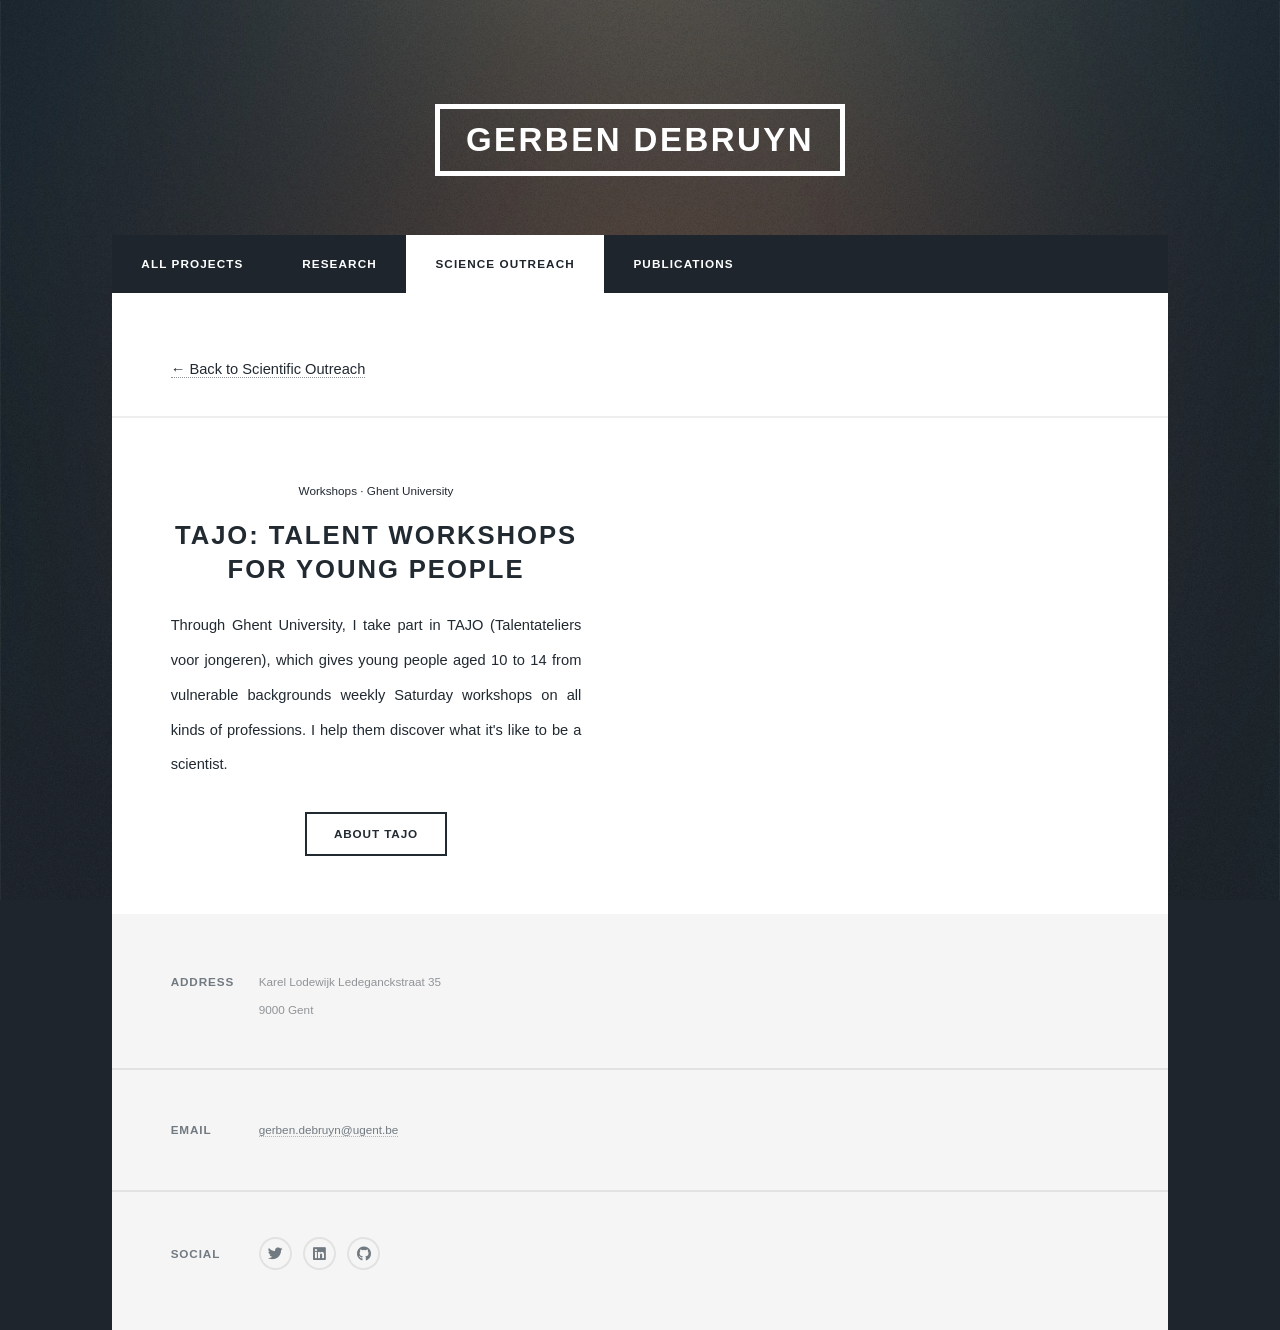
==== commit 1e394d49: "Keep the menu bar visible and drop page title blocks Pin the menu bar to the top of the screen on de" ====
--- a/education.html
+++ b/education.html
@@ -33,14 +33,7 @@
 
       <!-- Main -->
       <div id="main">
-        <header class="major">
-          <h1>Talks, Education &amp; Outreach</h1>
-          <p>
-            Public lectures, guest talks, workshops, school visits, and other
-            initiatives to engage the public with science.
-          </p>
-          <p><a href="science_outreach.html">&larr; Back to Scientific Outreach</a></p>
-        </header>
+        <p><a href="science_outreach.html">&larr; Back to Scientific Outreach</a></p>
 
         <section class="posts">
           <article>
--- a/assets/css/main.css
+++ b/assets/css/main.css
@@ -1,9 +1,9 @@
 @import url(fontawesome-all.min.css);
 
-/*
-	Massively by HTML5 UP
-	html5up.net | @ajlkn
-	Free for personal and commercial use under the CCA 3.0 license (html5up.net/license)
+/*
+	Massively by HTML5 UP
+	html5up.net | @ajlkn
+	Free for personal and commercial use under the CCA 3.0 license (html5up.net/license)
 */
 
 html, body, div, span, applet, object,
@@ -4685,4 +4685,20 @@
 			visibility: visible;
 		}
 
-	}+	}
+/* Keep the menu bar visible while scrolling (desktop). On small screens the template's Menu button is used instead. */
+@media screen and (min-width: 981px) {
+	#wrapper {
+		overflow: clip;
+	}
+	#nav {
+		position: -webkit-sticky;
+		position: sticky;
+		top: 0;
+		z-index: 10000;
+		background-color: #1e252d;
+	}
+	#navPanelToggle {
+		display: none !important;
+	}
+}
